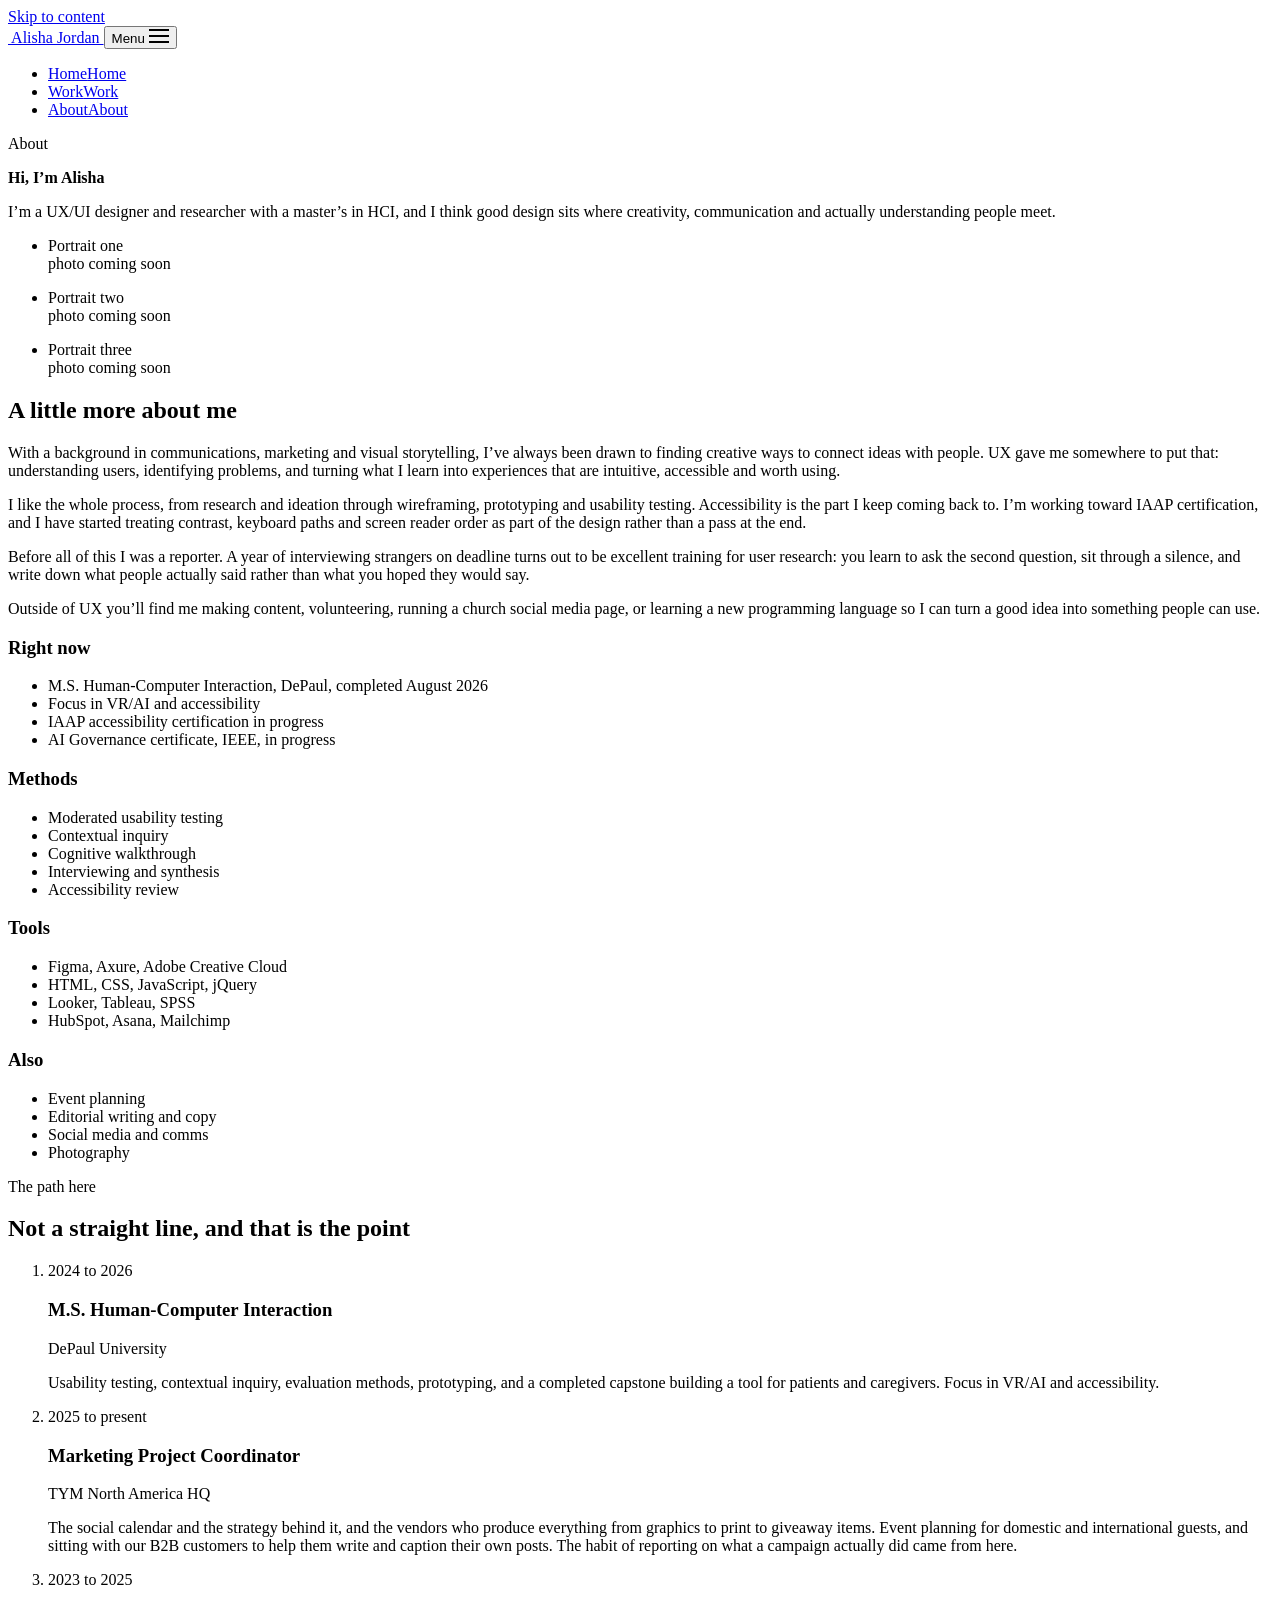
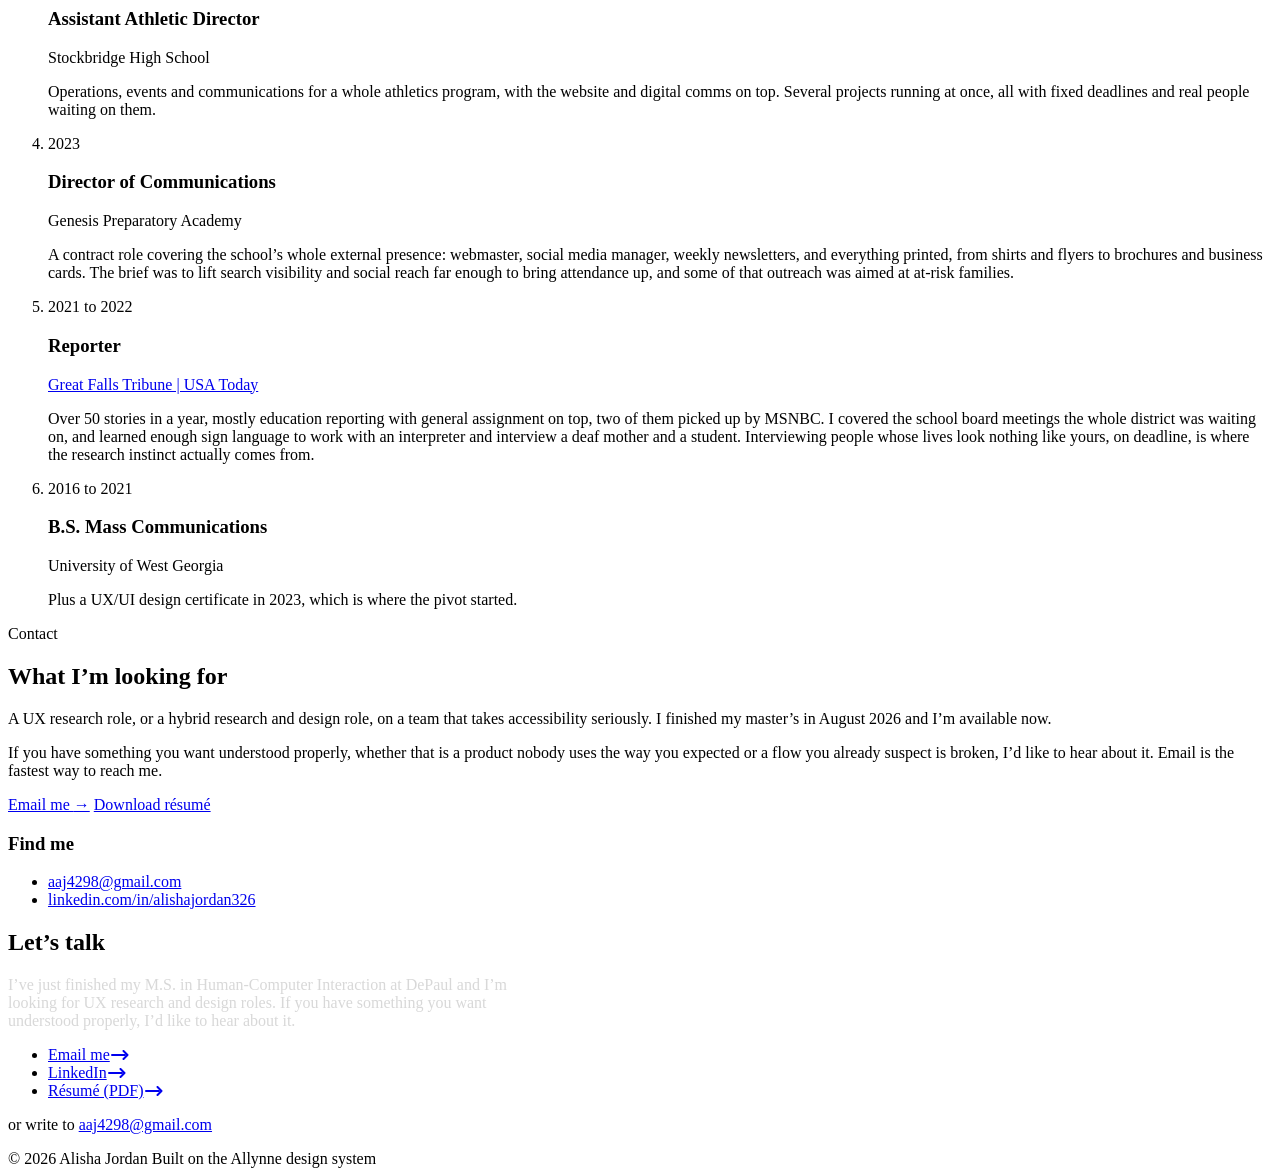
==== about.html @ c5fffb71 "Add files via upload" ====
<!DOCTYPE html>
<html lang="en">
<head>
<meta charset="utf-8">
<meta name="viewport" content="width=device-width, initial-scale=1">
<title>About &amp; contact — Alisha Jordan</title>
<meta name="description" content="Alisha Jordan is a UX researcher and designer finishing an M.S. in Human-Computer Interaction at DePaul, with a background in journalism, communications and marketing.">
<link rel="icon" href="assets/img/favicon.png" type="image/png">
<link rel="stylesheet" href="css/style.css">
<script>document.documentElement.className += ' js';</script>
</head>
<body>

<a class="skip-link" href="#main">Skip to content</a>

<header class="nav">
  <div class="wrap nav__inner">
    <a class="nav__brand" href="index.html">
      <img src="assets/img/allynne-logo.png" alt="" width="34" aria-hidden="true">
      Alisha Jordan
    </a>

    <button class="nav__toggle" type="button" aria-expanded="false" aria-controls="nav-links">
      <span class="visually-hidden">Menu</span>
      <svg width="20" height="14" viewBox="0 0 20 14" fill="none" aria-hidden="true">
        <path d="M0 1h20M0 7h20M0 13h20" stroke="currentColor" stroke-width="2"/>
      </svg>
    </button>

    <nav aria-label="Main">
      <ul class="nav__links" id="nav-links">
        <li><a href="index.html"><span class="nav__sweep" aria-hidden="true"></span><span class="nav__txt">Home</span><span class="nav__txt nav__txt--in" aria-hidden="true">Home</span></a></li>
        <li><a href="work.html"><span class="nav__sweep" aria-hidden="true"></span><span class="nav__txt">Work</span><span class="nav__txt nav__txt--in" aria-hidden="true">Work</span></a></li>
        <li><a href="about.html" aria-current="page"><span class="nav__sweep" aria-hidden="true"></span><span class="nav__txt">About</span><span class="nav__txt nav__txt--in" aria-hidden="true">About</span></a></li>
      </ul>
    </nav>
  </div>
</header>

<main id="main">

  <!-- -------------------------------------------------------------- Intro -->
  <section class="case-hero field">
    <div class="grain" aria-hidden="true"></div>
    <div class="wrap hero__grid">
      <div>
        <p class="eyebrow rise" style="--d:.05s">About</p>
        <h1 class="rise" style="--d:.12s; font-size:var(--step-4)">Hi, I&rsquo;m Alisha</h1>
        <p class="lede rise" style="--d:.22s">
          I&rsquo;m a UX/UI designer and researcher with a master&rsquo;s in HCI, and I
          think good design sits where creativity, communication and actually
          understanding people meet.
        </p>
      </div>

      <!-- Photo deck. Add or remove <li class="deck__card"> items freely: the
           script reads however many are here, and hides the controls if there
           is only one. Swap each placeholder <p> for an <img>. -->
      <div class="deck-wrap rise" style="--d:.3s">
        <ul class="arch hero__portrait deck" data-deck>
          <li class="deck__card" style="background:var(--paper)"><p>Portrait one<br><span style="color:var(--ink-faint)">photo coming soon</span></p></li>
          <li class="deck__card" style="background:var(--olive-wash)"><p>Portrait two<br><span style="color:var(--ink-faint)">photo coming soon</span></p></li>
          <li class="deck__card" style="background:var(--magenta-wash)"><p>Portrait three<br><span style="color:var(--ink-faint)">photo coming soon</span></p></li>
        </ul>

        <div class="deck__controls" data-deck-controls hidden>
          <button class="deck__btn" type="button" data-deck-prev>
            <span class="visually-hidden">Previous photo</span>
            <svg width="9" height="14" viewBox="0 0 9 14" fill="none" aria-hidden="true"><path d="M7.5 1 1.5 7l6 6" stroke="currentColor" stroke-width="2" stroke-linecap="round" stroke-linejoin="round"/></svg>
          </button>
          <p class="deck__count" aria-hidden="true"><span data-deck-i>1</span> / <span data-deck-n>3</span></p>
          <button class="deck__btn" type="button" data-deck-next>
            <span class="visually-hidden">Next photo</span>
            <svg width="9" height="14" viewBox="0 0 9 14" fill="none" aria-hidden="true"><path d="M1.5 1l6 6-6 6" stroke="currentColor" stroke-width="2" stroke-linecap="round" stroke-linejoin="round"/></svg>
          </button>
        </div>
      </div>
    </div>
  </section>


  <!-- ---------------------------------------------------------------- Bio -->
  <section class="section section--lift" aria-labelledby="bio">
    <div class="wrap about-grid">
      <div>
        <h2 class="visually-hidden" id="bio">A little more about me</h2>
        <p class="prose" style="font-size:var(--step-1); color:var(--ink-soft)">
          With a background in communications, marketing and visual storytelling,
          I&rsquo;ve always been drawn to finding creative ways to connect ideas
          with people. UX gave me somewhere to put that: understanding users,
          identifying problems, and turning what I learn into experiences that are
          intuitive, accessible and worth using.
        </p>
        <p class="prose" style="margin-top:var(--sp-4); color:var(--ink-soft)">
          I like the whole process, from research and ideation through wireframing,
          prototyping and usability testing. Accessibility is the part I keep coming
          back to. I&rsquo;m working toward IAAP certification, and I have started
          treating contrast, keyboard paths and screen reader order as part of the
          design rather than a pass at the end.
        </p>
        <p class="prose" style="margin-top:var(--sp-4); color:var(--ink-soft)">
          Before all of this I was a reporter. A year of interviewing strangers
          on deadline turns out to be excellent training for user research: you
          learn to ask the second question, sit through a silence, and write down
          what people actually said rather than what you hoped they would say.
        </p>
        <p class="prose" style="margin-top:var(--sp-4); color:var(--ink-soft)">
          Outside of UX you&rsquo;ll find me making content, volunteering, running a
          church social media page, or learning a new programming language so I can
          turn a good idea into something people can use.
        </p>
      </div>

      <aside class="about-side">
        <div class="about-card">
          <h3>Right now</h3>
          <ul>
            <li>M.S. Human-Computer Interaction, DePaul, completed August 2026</li>
            <li>Focus in VR/AI and accessibility</li>
            <li>IAAP accessibility certification in progress</li>
            <li>AI Governance certificate, IEEE, in progress</li>
          </ul>
        </div>
        <div class="about-card">
          <h3>Methods</h3>
          <ul>
            <li>Moderated usability testing</li>
            <li>Contextual inquiry</li>
            <li>Cognitive walkthrough</li>
            <li>Interviewing and synthesis</li>
            <li>Accessibility review</li>
          </ul>
        </div>
        <div class="about-card">
          <h3>Tools</h3>
          <ul>
            <li>Figma, Axure, Adobe Creative Cloud</li>
            <li>HTML, CSS, JavaScript, jQuery</li>
            <li>Looker, Tableau, SPSS</li>
            <li>HubSpot, Asana, Mailchimp</li>
          </ul>
        </div>
        <div class="about-card">
          <h3>Also</h3>
          <ul>
            <li>Event planning</li>
            <li>Editorial writing and copy</li>
            <li>Social media and comms</li>
            <li>Photography</li>
          </ul>
        </div>
      </aside>
    </div>
  </section>

  <!-- ----------------------------------------------------------- The path -->
  <section class="section section--alt">
    <div class="wrap">
      <p class="eyebrow">The path here</p>
      <h2>Not a straight line, and that is the point</h2>

      <ol class="timeline">
        <li>
          <p class="timeline__when">2024 to 2026</p>
          <h3>M.S. Human-Computer Interaction</h3>
          <p class="timeline__org">DePaul University</p>
          <p>
            Usability testing, contextual inquiry, evaluation methods, prototyping,
            and a completed capstone building a tool for patients and caregivers. Focus in
            VR/AI and accessibility.
          </p>
        </li>
        <li>
          <p class="timeline__when">2025 to present</p>
          <h3>Marketing Project Coordinator</h3>
          <p class="timeline__org">TYM North America HQ</p>
          <p>
            The social calendar and the strategy behind it, and the vendors who
            produce everything from graphics to print to giveaway items. Event
            planning for domestic and international guests, and sitting with our
            B2B customers to help them write and caption their own posts. The habit
            of reporting on what a campaign actually did came from here.
          </p>
        </li>
        <li>
          <p class="timeline__when">2023 to 2025</p>
          <h3>Assistant Athletic Director</h3>
          <p class="timeline__org">Stockbridge High School</p>
          <p>
            Operations, events and communications for a whole athletics program,
            with the website and digital comms on top. Several projects running at
            once, all with fixed deadlines and real people waiting on them.
          </p>
        </li>
        <li>
          <p class="timeline__when">2023</p>
          <h3>Director of Communications</h3>
          <p class="timeline__org">Genesis Preparatory Academy</p>
          <p>
            A contract role covering the school&rsquo;s whole external presence:
            webmaster, social media manager, weekly newsletters, and everything
            printed, from shirts and flyers to brochures and business cards. The
            brief was to lift search visibility and social reach far enough to bring
            attendance up, and some of that outreach was aimed at at-risk families.
          </p>
        </li>
        <li>
          <p class="timeline__when">2021 to 2022</p>
          <h3>Reporter</h3>
          <p class="timeline__org"><a href="https://www.greatfallstribune.com/search/?q=Alisha+Jordan" rel="noopener">Great Falls Tribune | USA Today</a></p>
          <p>
            Over 50 stories in a year, mostly education reporting with general
            assignment on top, two of them picked up by MSNBC. I covered the school
            board meetings the whole district was waiting on, and learned enough sign
            language to work with an interpreter and interview a deaf mother and a
            student. Interviewing people whose lives look nothing like yours, on
            deadline, is where the research instinct actually comes from.
          </p>
        </li>
        <li>
          <p class="timeline__when">2016 to 2021</p>
          <h3>B.S. Mass Communications</h3>
          <p class="timeline__org">University of West Georgia</p>
          <p>Plus a UX/UI design certificate in 2023, which is where the pivot started.</p>
        </li>
      </ol>
    </div>
  </section>

  <!-- ----------------------------------------------------------- Contact -->
  <section class="section" id="contact">
    <div class="wrap about-grid">
      <div>
        <p class="eyebrow">Contact</p>
        <h2>What I&rsquo;m looking for</h2>
        <p class="prose" style="margin-top:var(--sp-4); color:var(--ink-soft)">
          A UX research role, or a hybrid research and design role, on a team that
          takes accessibility seriously. I finished my master&rsquo;s in August 2026 and
          I&rsquo;m available now.
        </p>
        <p class="prose" style="margin-top:var(--sp-4); color:var(--ink-soft)">
          If you have something you want understood properly, whether that is a
          product nobody uses the way you expected or a flow you already suspect is
          broken, I&rsquo;d like to hear about it. Email is the fastest way to reach
          me.
        </p>

        <div class="hero__actions">
          <a class="btn" href="mailto:aaj4298@gmail.com">Email me <span class="arrow" aria-hidden="true">&rarr;</span></a>
          <a class="btn btn--ghost" href="assets/docs/alisha-jordan-resume.pdf">Download r&eacute;sum&eacute;</a>
        </div>
      </div>

      <aside class="about-side">
        <div class="about-card">
          <h3>Find me</h3>
          <ul>
            <li><a href="mailto:aaj4298@gmail.com">aaj4298@gmail.com</a></li>
            <li><a href="https://www.linkedin.com/in/alishajordan326" rel="noopener">linkedin.com/in/alishajordan326</a></li>
          </ul>
        </div>
      </aside>
    </div>
  </section>

</main>

<footer class="footer">
  <div class="wrap footer__grid">
    <div>
      <h2>Let&rsquo;s talk</h2>
      <p style="color:#D8D8D8; max-width:32rem;">
        I&rsquo;ve just finished my M.S. in Human-Computer Interaction at DePaul
        and I&rsquo;m looking for UX research and design roles. If you have something
        you want understood properly, I&rsquo;d like to hear about it.
      </p>
    </div>
    <div>
      <ul class="footer__contact">
        <li><a class="cta cta--primary" href="mailto:aaj4298@gmail.com">
          <span class="cta__fill" aria-hidden="true"></span>
          <span class="cta__label">Email me</span><svg class="cta__arrow" width="22" height="10" viewBox="0 0 22 10" fill="none" aria-hidden="true"><path class="cta__shaft" d="M15 5H2" stroke="currentColor" stroke-width="2" stroke-linecap="round"/><path class="cta__head" d="M13.5 1 17.5 5l-4 4" stroke="currentColor" stroke-width="2" stroke-linecap="round" stroke-linejoin="round"/></svg>
        </a></li>
        <li><a class="cta" href="https://www.linkedin.com/in/alishajordan326" rel="noopener">
          <span class="cta__fill" aria-hidden="true"></span>
          <span class="cta__label">LinkedIn</span><svg class="cta__arrow" width="22" height="10" viewBox="0 0 22 10" fill="none" aria-hidden="true"><path class="cta__shaft" d="M15 5H2" stroke="currentColor" stroke-width="2" stroke-linecap="round"/><path class="cta__head" d="M13.5 1 17.5 5l-4 4" stroke="currentColor" stroke-width="2" stroke-linecap="round" stroke-linejoin="round"/></svg>
        </a></li>
        <li><a class="cta" href="assets/docs/alisha-jordan-resume.pdf">
          <span class="cta__fill" aria-hidden="true"></span>
          <span class="cta__label">R&eacute;sum&eacute; (PDF)</span><svg class="cta__arrow" width="22" height="10" viewBox="0 0 22 10" fill="none" aria-hidden="true"><path class="cta__shaft" d="M15 5H2" stroke="currentColor" stroke-width="2" stroke-linecap="round"/><path class="cta__head" d="M13.5 1 17.5 5l-4 4" stroke="currentColor" stroke-width="2" stroke-linecap="round" stroke-linejoin="round"/></svg>
        </a></li>
      </ul>
      <p class="footer__addr">or write to <a href="mailto:aaj4298@gmail.com">aaj4298@gmail.com</a></p>
    </div>
  </div>
  <div class="wrap footer__note">
    <span>&copy; 2026 Alisha Jordan</span>
    <span>Built on the Allynne design system</span>
  </div>
</footer>

<script src="js/main.js"></script>
</body>
</html>
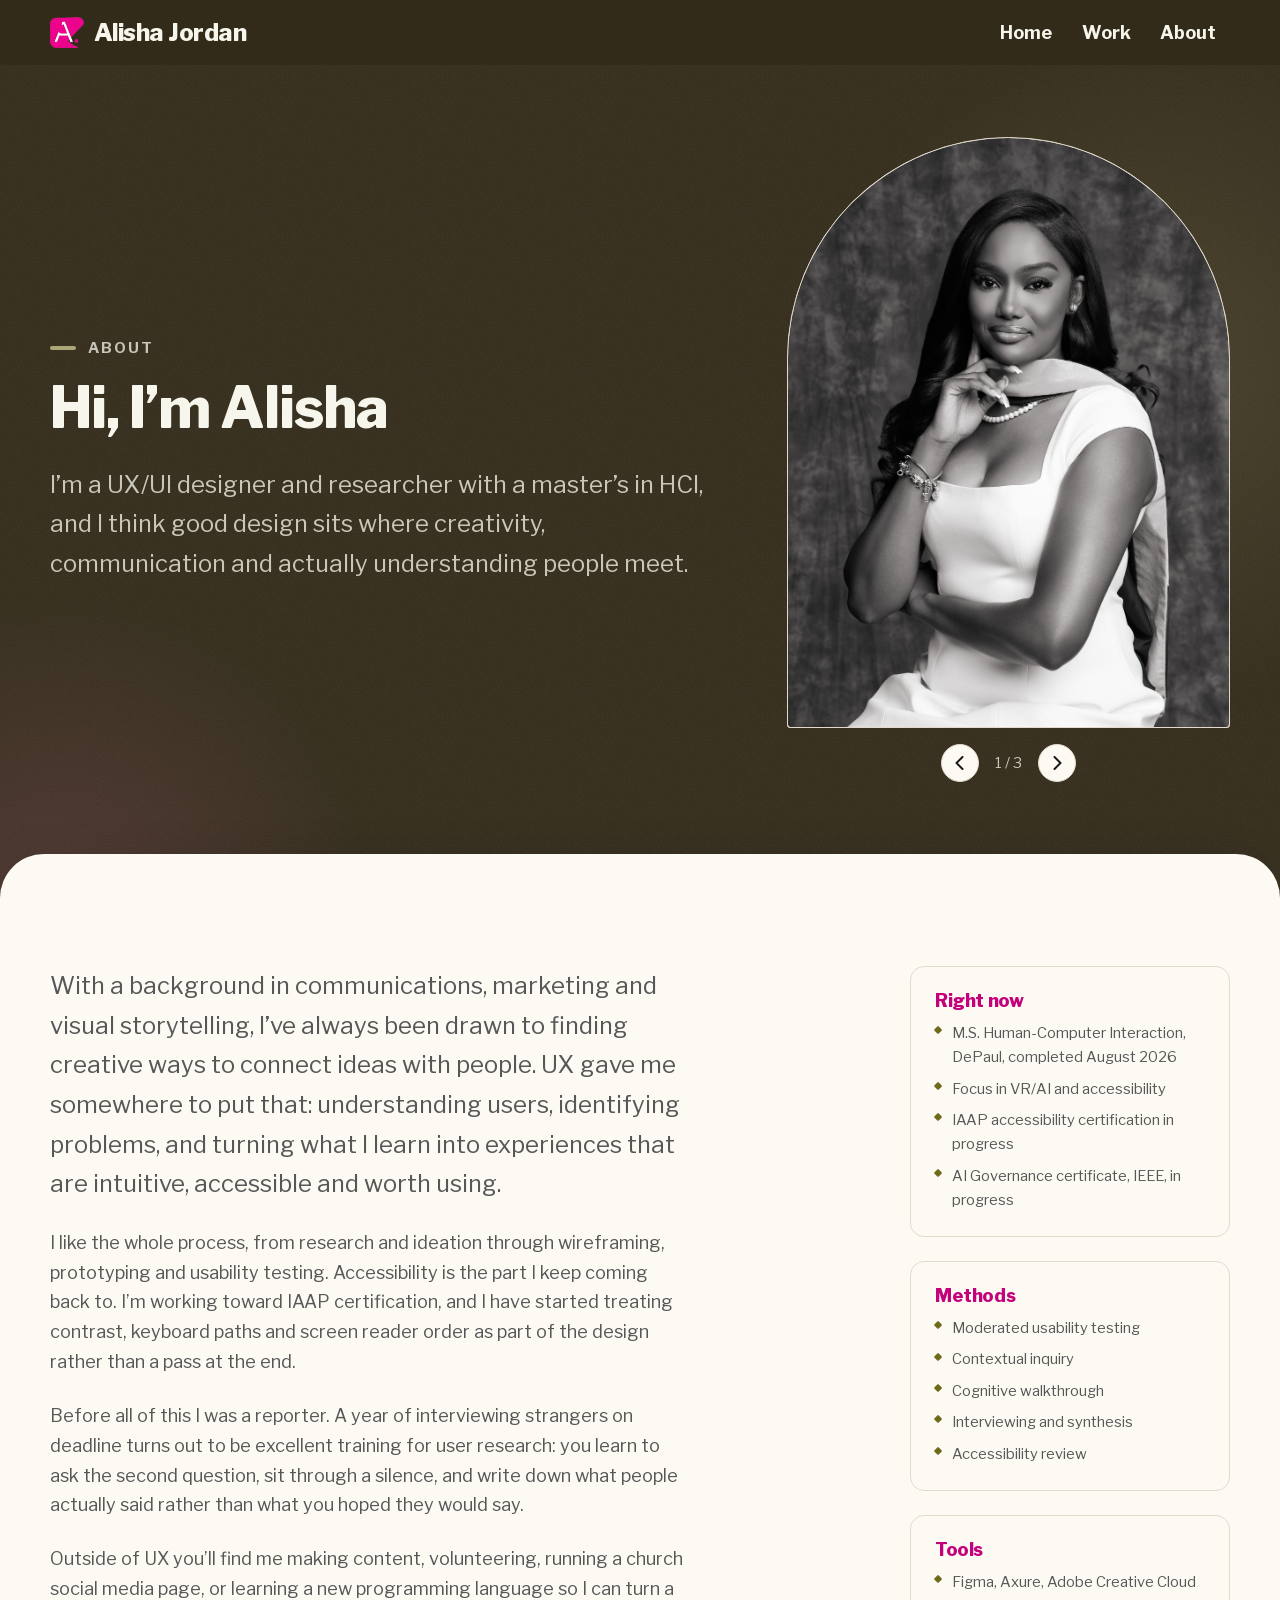
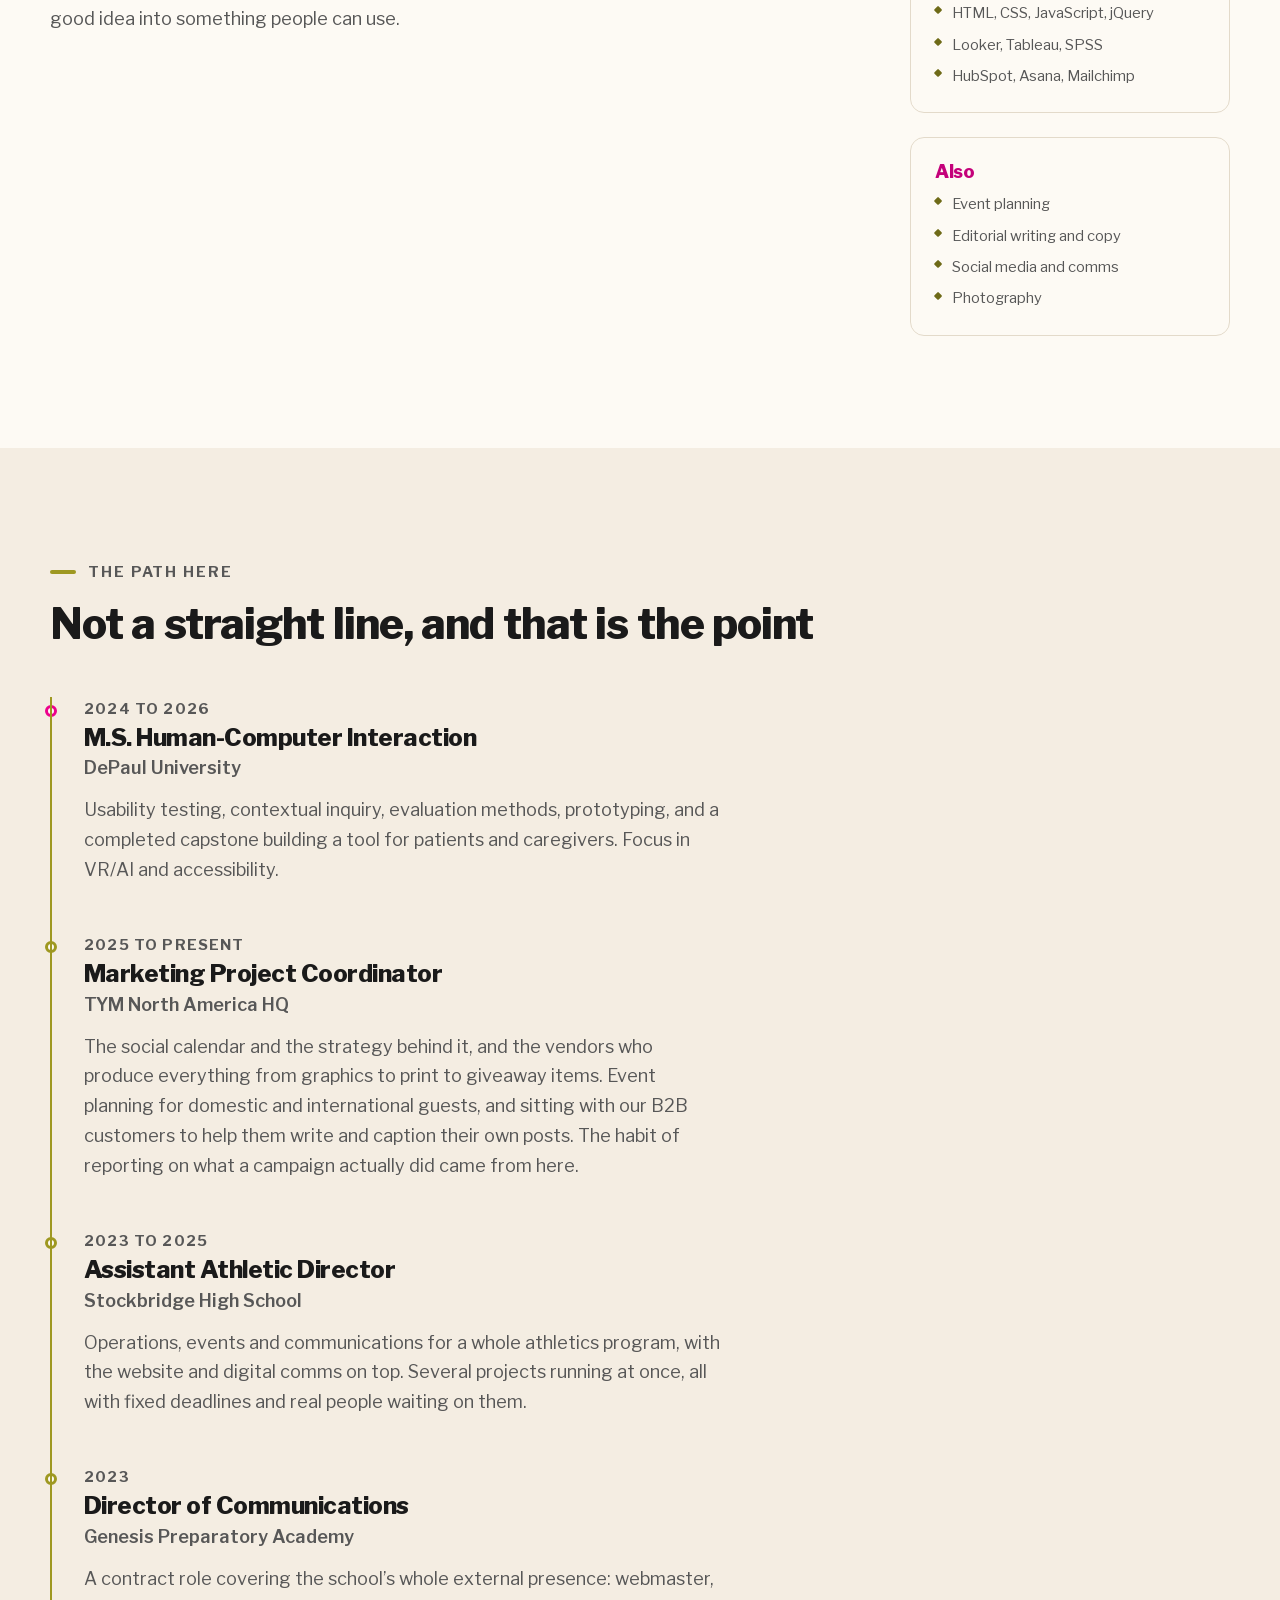
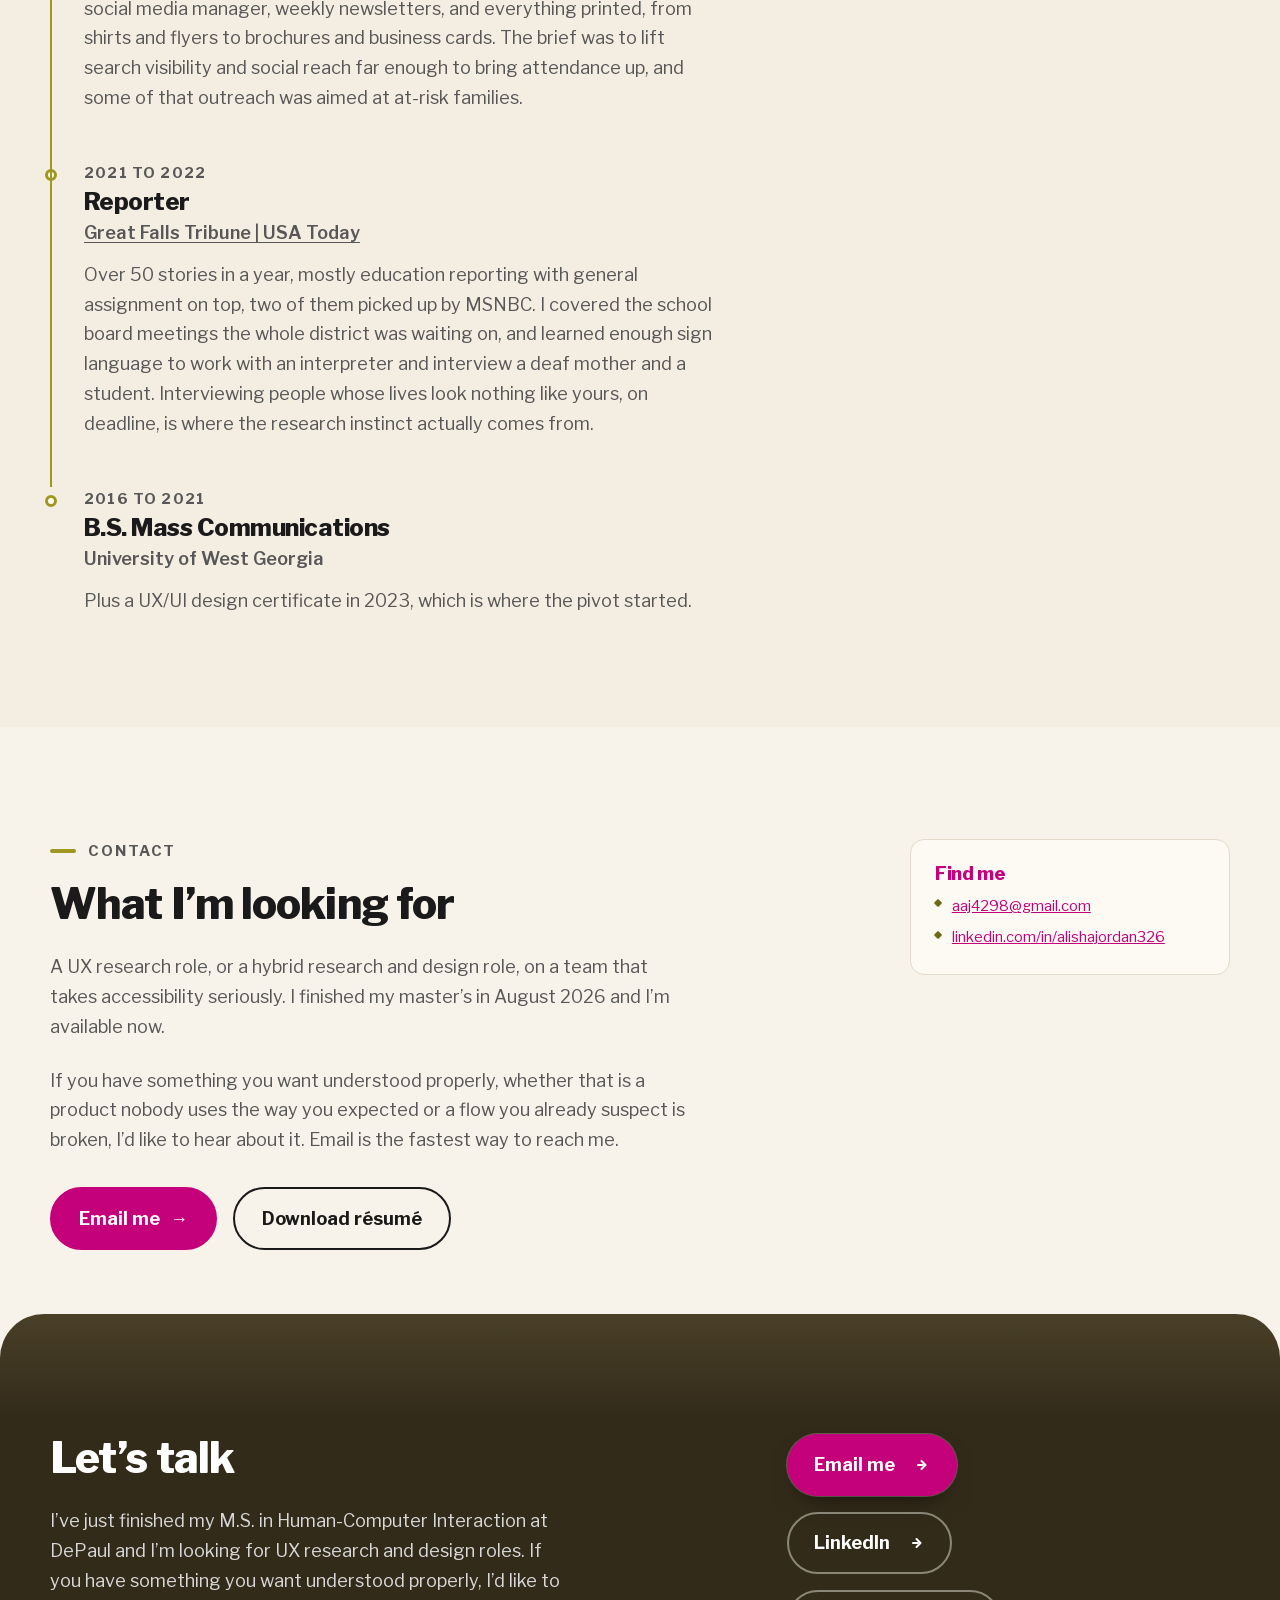
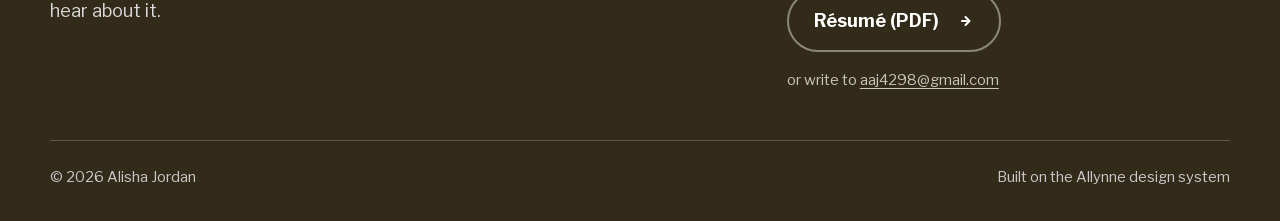
==== commit 3bc6bdf5: "Add Alisha's portraits to the home hero and the about deck Four crops at 3:4 so they fill the arch. " ====
--- a/about.html
+++ b/about.html
@@ -55,12 +55,15 @@
 
       <!-- Photo deck. Add or remove <li class="deck__card"> items freely: the
            script reads however many are here, and hides the controls if there
-           is only one. Swap each placeholder <p> for an <img>. -->
+           is only one. Crops are 3:4 to match the arch. -->
       <div class="deck-wrap rise" style="--d:.3s">
         <ul class="arch hero__portrait deck" data-deck>
-          <li class="deck__card" style="background:var(--paper)"><p>Portrait one<br><span style="color:var(--ink-faint)">photo coming soon</span></p></li>
-          <li class="deck__card" style="background:var(--olive-wash)"><p>Portrait two<br><span style="color:var(--ink-faint)">photo coming soon</span></p></li>
-          <li class="deck__card" style="background:var(--magenta-wash)"><p>Portrait three<br><span style="color:var(--ink-faint)">photo coming soon</span></p></li>
+          <li class="deck__card"><img src="assets/img/portrait/deck-1.jpg" width="1000" height="1333"
+              alt="Alisha Jordan seated, in a black and white studio portrait."></li>
+          <li class="deck__card"><img src="assets/img/portrait/deck-2.jpg" width="1000" height="1333" loading="lazy"
+              alt="Alisha Jordan balancing a stack of design and development books on her head, looking up at them."></li>
+          <li class="deck__card"><img src="assets/img/portrait/deck-3.jpg" width="1000" height="1333" loading="lazy"
+              alt="Alisha Jordan holding a bouquet of roses on her graduation day."></li>
         </ul>
 
         <div class="deck__controls" data-deck-controls hidden>
--- a/css/style.css
+++ b/css/style.css
@@ -0,0 +1,1643 @@
+/* ==========================================================================
+   Alisha Jordan — UX Portfolio
+   Built on the Allynne design system (olive + magenta, Libre Franklin)
+
+   Contrast note: the brand olive (#9E9821) is 3.0:1 on white and the brand
+   magenta (#ED018C) is 4.2:1. Both fall under the WCAG AA 4.5:1 threshold for
+   body text, so they are used for large headings, buttons and decoration only.
+   Links and small text use --magenta-deep (#C4017A, 5.8:1) instead. The nav and
+   the heroes are a dark band, and everything sitting on it has its own token in
+   section 9c rather than borrowing one of these. Greys were checked against
+   --paper-alt and --magenta-wash, not just white, because a tinted background
+   quietly costs about 0.2 of a ratio point.
+   ========================================================================== */
+
+/* --------------------------------------------------------------- 1. Font */
+
+@font-face {
+  font-family: 'Libre Franklin';
+  src: url('../assets/fonts/libre-franklin-latin.woff2') format('woff2-variations'),
+       url('../assets/fonts/libre-franklin-latin.woff2') format('woff2');
+  font-weight: 400 800;
+  font-style: normal;
+  font-display: swap;
+}
+
+/* ------------------------------------------------------------- 2. Tokens */
+
+:root {
+  /* Brand */
+  --olive:        #9E9821;
+  --olive-deep:   #6E6A17;   /* AA-safe under white text */
+  --olive-57:     #ADA675;   /* the 57% swatch from her palette, flattened */
+  --olive-wash:   #EFE7D8;   /* image beds and the portrait arch */
+  --magenta:      #ED018C;   /* decoration only: 4.2:1 is too low for text */
+  --magenta-deep: #C4017A;   /* AA-safe for links, small text and buttons */
+  --magenta-dark: #A30165;   /* button hover */
+  --magenta-wash: #FDF0F7;
+
+  /* Ink */
+  --ink:       #1A1A1A;      /* 17.4:1 on paper */
+  --ink-soft:  #575757;      /*  7.2:1 on paper */
+  --ink-faint: #636363;      /*  4.6:1 on the deepest wash, 6.1:1 on paper */
+
+  /* Surfaces. A tonal ladder, not a set of unrelated backgrounds. Pure white
+     is deliberately absent: it was the reason the page fell off a cliff from
+     the hero into the body, and a warm off-white is the current answer to that
+     everywhere (it is what Pantone named for 2026). Adjacent surfaces are
+     never more than a small step apart, so scrolling never snaps.
+
+     Warm clay rather than a cool grey, because the palette was olive, magenta
+     and white with nothing in the middle. Clay is that middle register, and
+     magenta sits far better on a warm cream than on a cold one. */
+  --canvas:    #F8F3EA;      /* the page behind everything */
+  --paper:     #FDFAF4;      /* cards, the panel that lifts out of the hero */
+  --paper-alt: #F4EDE2;      /* alternating sections */
+  --rule:      #E3DACA;
+  --ink-deep-olive: #332B1A;  /* footer: the dark end of the same warm family */
+  --night-cream:    #F7F6EC;  /* type and fills on the footer */
+
+  /* The band: nav and every hero. It is --ink-deep-olive on purpose, the same
+     value the footer already uses, so the page opens and closes on one surface.
+     Everything that sits on it gets a token here rather than a one-off colour,
+     which is what makes the band a single decision instead of thirty. */
+  --hero-band:      #332B1A;
+  --band-ink:       #F7F6EC;  /* 12.9:1 -- headings, the name, fact values */
+  --band-ink-soft:  #C9C6BA;  /*  8.2:1 -- ledes, eyebrows, fact labels */
+  --band-accent:    #FF7EC0;  /*  6.0:1 -- the magenta, lifted to clear AA here */
+  --band-marker:    #ADA675;  /*  5.7:1 -- her 57% olive swatch, the eyebrow bar */
+  --band-rule:      rgba(247, 246, 236, .22);
+
+  /* Type scale (fluid) */
+  --step--1: clamp(0.83rem, 0.79rem + 0.18vw, 0.92rem);
+  --step-0:  clamp(1rem, 0.96rem + 0.22vw, 1.13rem);
+  --step-1:  clamp(1.25rem, 1.16rem + 0.44vw, 1.5rem);
+  --step-2:  clamp(1.56rem, 1.4rem + 0.8vw, 2.0rem);
+  --step-3:  clamp(1.95rem, 1.68rem + 1.35vw, 2.66rem);
+  --step-4:  clamp(2.44rem, 2.0rem + 2.2vw, 3.55rem);
+  --step-5:  clamp(3.05rem, 2.35rem + 3.5vw, 4.74rem);
+
+  /* Space */
+  --sp-1: 0.5rem;  --sp-2: 0.75rem; --sp-3: 1rem;   --sp-4: 1.5rem;
+  --sp-5: 2rem;    --sp-6: 3rem;    --sp-7: 4.5rem; --sp-8: 7rem;
+
+  /* Layout */
+  --wide:  1180px;
+  --prose: 42rem;
+  --radius: 14px;
+
+  /* How far the section below the hero overlaps it, and how round its top
+     corners are. Read by both the hero's bottom padding and the panel. */
+  --lift:    3rem;
+  --panel-r: 2.75rem;
+
+  --shadow: 0 1px 2px rgba(26,26,26,.05), 0 8px 24px -12px rgba(26,26,26,.18);
+  --ease: cubic-bezier(.2, .7, .3, 1);
+}
+
+/* -------------------------------------------------------------- 3. Reset */
+
+*, *::before, *::after { box-sizing: border-box; }
+* { margin: 0; }
+
+html { -webkit-text-size-adjust: 100%; scroll-behavior: smooth; }
+@media (prefers-reduced-motion: reduce) { html { scroll-behavior: auto; } }
+
+body {
+  font-family: 'Libre Franklin', 'Helvetica Neue', Arial, system-ui, sans-serif;
+  font-size: var(--step-0);
+  line-height: 1.65;
+  color: var(--ink);
+  background: var(--canvas);
+  -webkit-font-smoothing: antialiased;
+  text-rendering: optimizeLegibility;
+}
+
+img, svg, video { display: block; max-width: 100%; height: auto; }
+input, button, textarea, select { font: inherit; color: inherit; }
+h1, h2, h3, h4 { line-height: 1.14; font-weight: 800; letter-spacing: -0.021em; }
+h1 { font-size: var(--step-5); }
+h2 { font-size: var(--step-3); }
+h3 { font-size: var(--step-1); }
+p  { text-wrap: pretty; }
+h1, h2, h3, h4 { text-wrap: balance; }
+
+/* ------------------------------------------------------ 4. A11y utilities */
+
+.skip-link {
+  position: absolute; left: var(--sp-3); top: -100%;
+  z-index: 100; padding: var(--sp-2) var(--sp-4);
+  background: var(--ink); color: #fff; border-radius: 0 0 8px 8px;
+  text-decoration: none; font-weight: 600;
+}
+.skip-link:focus { top: 0; }
+
+.visually-hidden {
+  position: absolute !important; width: 1px; height: 1px;
+  padding: 0; margin: -1px; overflow: hidden;
+  clip: rect(0 0 0 0); white-space: nowrap; border: 0;
+}
+
+:focus-visible {
+  outline: 3px solid var(--magenta-deep);
+  outline-offset: 3px;
+  border-radius: 3px;
+}
+/* The nav used to need a white ring because magenta on the deepened olive was
+   1.9:1. On the lighter bar the standard ring is 3.8:1 and stays. */
+
+/* --------------------------------------------------------- 5. Layout bits */
+
+.wrap  { width: min(100% - 2.5rem, var(--wide)); margin-inline: auto; }
+.prose { width: min(100%, var(--prose)); }
+.section { padding-block: var(--sp-8); }
+.section--tight { padding-block: var(--sp-7); }
+.section--alt { background: var(--paper-alt); }
+
+.rule { border: 0; border-top: 1px solid var(--rule); }
+
+/* Eyebrow label — the small olive marker used above section headings */
+.eyebrow {
+  display: flex; align-items: center; gap: var(--sp-2);
+  font-size: var(--step--1); font-weight: 700;
+  letter-spacing: .13em; text-transform: uppercase;
+  color: var(--ink-soft); margin-bottom: var(--sp-3);
+}
+.eyebrow::before {
+  content: ''; width: 26px; height: 4px; flex: none;
+  background: var(--olive); border-radius: 2px;
+}
+/* Inside the dark band the marker switches to --band-marker: see 9c. */
+
+/* ------------------------------------------------------------- 6. Buttons */
+
+.btn {
+  display: inline-flex; align-items: center; gap: .55em;
+  padding: .8em 1.5em;
+  background: var(--magenta-deep); color: #fff;
+  font-weight: 700; text-decoration: none;
+  border: 2px solid var(--magenta-deep); border-radius: 999px;
+  cursor: pointer;
+  transition: transform .18s var(--ease), background-color .18s var(--ease);
+}
+.btn:hover { background: var(--magenta-dark); border-color: var(--magenta-dark); transform: translateY(-2px); }
+.btn:active { transform: translateY(0); }
+
+.btn--ghost { background: transparent; color: var(--ink); border-color: var(--ink); }
+.btn--ghost:hover { background: var(--ink); color: #fff; border-color: var(--ink); }
+
+.btn .arrow { transition: transform .18s var(--ease); }
+.btn:hover .arrow { transform: translateX(3px); }
+
+@media (prefers-reduced-motion: reduce) {
+  .btn, .btn .arrow { transition: none; }
+  .btn:hover { transform: none; }
+}
+
+/* --------------------------------------------------------------- 7. Links */
+
+a { color: var(--magenta-deep); }
+a:hover { color: var(--ink); }
+
+.link-arrow {
+  display: inline-flex; align-items: center; gap: .4em;
+  font-weight: 700; text-decoration: none;
+  border-bottom: 2px solid currentColor; padding-bottom: 1px;
+}
+
+/* ------------------------------------------------------------ 8. Site nav */
+
+/* The bar is the same colour as the hero, with no rule between them, so the top
+   of every page is one unbroken block rather than a band sitting on a page.
+   Once you scroll past the hero it separates itself: the dark bar over the
+   cream body is a clear step without needing a border. Everything that changes
+   colour with the band is in 9c, not here. */
+.nav {
+  position: sticky; top: 0; z-index: 50;
+  background: var(--hero-band);
+}
+.nav__inner {
+  display: flex; align-items: center; justify-content: space-between;
+  gap: var(--sp-4); padding-block: .7rem;
+}
+.nav__brand {
+  display: inline-flex; align-items: center; gap: .6rem;
+  text-decoration: none; color: var(--ink); font-weight: 800;
+  font-size: var(--step-1); letter-spacing: -.02em;
+}
+.nav__brand img { width: 34px; height: auto; }
+.nav__brand:hover { color: var(--ink); }
+
+.nav__links { display: flex; gap: .15rem; list-style: none; padding: 0; }
+.nav__links a {
+  position: relative; display: block; isolation: isolate;
+  color: var(--ink); text-decoration: none; font-weight: 700;
+  padding: .35em .75em;
+  border-radius: 8px;
+}
+/* Both label colours come from 9c, because they depend on the band. */
+.nav__links a:hover { color: inherit; }
+
+/* No visual marker on the current page, by choice: all three links read the
+   same at rest. aria-current stays on the link in the markup, so screen readers
+   still announce which page you are on. */
+
+/* ---------------------------------------------------- 8b. Nav hover sweep
+
+   Four layers, same idea as the Framer Motion reference: the label lifts away,
+   a magenta panel swings up behind it, an ink panel follows, and a second copy
+   of the label rises into place on top. Done with transforms and opacity only,
+   so it stays on the compositor.
+
+   Scoped to devices that actually hover, so a phone tap never parks a link in
+   its hover state, and mirrored on :focus-visible so keyboards get it too.
+   -------------------------------------------------------------------- */
+
+.nav__txt { position: relative; z-index: 2; display: block; }
+
+.nav__txt--in {
+  position: absolute; inset: 0; z-index: 2;
+  display: grid; place-items: center;
+}
+
+/* Three panels fan in one after another, so the sweep reads as her palette
+   rather than as two flat colors: the pale olive wash flashes first, the brand
+   magenta crosses over it, and the ink panel lands last and stays.
+   ::after paints over ::before, so ink goes in ::after. */
+.nav__sweep { position: absolute; inset: 0; z-index: 1; border-radius: inherit; }
+.nav__sweep { background: var(--olive-wash); }
+.nav__sweep::before,
+.nav__sweep::after { content: ''; position: absolute; inset: 0; }
+.nav__sweep::before { background: var(--magenta); }
+.nav__sweep::after  { background: var(--ink); }
+
+@media (hover: hover) and (pointer: fine) and (min-width: 46.01rem) {
+  .nav__links a { overflow: hidden; }
+
+  /* The reference easing, and a bezier that overshoots slightly to stand in
+     for the spring. */
+  .nav__links a > * {
+    --sweep-ease: cubic-bezier(.32, .72, 0, 1);
+    --sweep-spring: cubic-bezier(.22, 1.2, .36, 1);
+    will-change: transform;
+  }
+
+  .nav__txt {
+    transition: transform .55s var(--sweep-spring);
+  }
+  .nav__txt--in {
+    transform: translateY(180%) rotate(-60deg) scale(.5);
+    transition: transform .55s var(--sweep-spring);
+  }
+  /* Parked well clear of the box: at 1.5x width a -40deg rotation swings a
+     corner roughly 53px above the panel's own centre, which is enough to peek
+     back through the clip at a smaller offset. */
+  .nav__sweep {
+    transform: translateY(200%) rotate(-40deg) scaleX(1.5);
+    transition: transform .5s var(--sweep-ease);
+  }
+  .nav__sweep::before {
+    transform: translateY(150%) rotate(-55deg) scaleX(1.3);
+    transition: transform .52s var(--sweep-ease) .07s;
+  }
+  .nav__sweep::after {
+    transform: translateY(190%) rotate(-70deg) scaleX(1.25);
+    transition: transform .54s var(--sweep-ease) .14s;
+  }
+
+  .nav__links a:hover .nav__txt,
+  .nav__links a:focus-visible .nav__txt {
+    transform: translateY(-150%) rotate(-30deg) scale(.5);
+  }
+  .nav__links a:hover .nav__txt--in,
+  .nav__links a:focus-visible .nav__txt--in {
+    transform: translateY(0) rotate(0deg) scale(1);
+  }
+  .nav__links a:hover .nav__sweep,
+  .nav__links a:focus-visible .nav__sweep {
+    transform: translateY(0) rotate(0deg) scaleX(1.5);
+  }
+  .nav__links a:hover .nav__sweep::before,
+  .nav__links a:focus-visible .nav__sweep::before {
+    transform: translateY(0) rotate(0deg) scaleX(1.3);
+  }
+  .nav__links a:hover .nav__sweep::after,
+  .nav__links a:focus-visible .nav__sweep::after {
+    transform: translateY(0) rotate(0deg) scaleX(1.25);
+  }
+}
+
+/* Motion off: nothing travels. The sweep becomes a plain fill that switches on
+   under the label, and the second copy of the label is dropped entirely.
+   These selectors deliberately mirror the hover rules above, because a shorter
+   selector would lose to them and leave the label flying off a pill with
+   nothing written on it. */
+@media (prefers-reduced-motion: reduce) {
+  .nav__links a > * { transition: none !important; }
+  .nav__txt--in { display: none; }
+
+  .nav__txt,
+  .nav__links a:hover .nav__txt,
+  .nav__links a:focus-visible .nav__txt { transform: none; }
+
+  .nav__sweep,
+  .nav__links a:hover .nav__sweep,
+  .nav__links a:focus-visible .nav__sweep { transform: none; }
+  .nav__sweep::before,
+  .nav__links a:hover .nav__sweep::before,
+  .nav__links a:focus-visible .nav__sweep::before { transform: none; }
+  .nav__sweep::after,
+  .nav__links a:hover .nav__sweep::after,
+  .nav__links a:focus-visible .nav__sweep::after { transform: none; }
+
+  .nav__sweep { opacity: 0; }
+  .nav__links a:hover .nav__sweep,
+  .nav__links a:focus-visible .nav__sweep { opacity: 1; }
+  /* No second label here, so the original one has to survive the ink panel. */
+  .nav__links a:hover .nav__txt,
+  .nav__links a:focus-visible .nav__txt { color: #fff; }
+}
+
+.nav__toggle { display: none; }
+
+@media (max-width: 46rem) {
+  .nav__toggle {
+    display: inline-flex; align-items: center; justify-content: center;
+    width: 44px; height: 44px; padding: 0;
+    background: transparent; border: 2px solid rgba(26,26,26,.45);
+    border-radius: 8px; color: var(--ink); cursor: pointer;
+  }
+  .nav__links {
+    position: absolute; inset: 100% 0 auto 0;
+    flex-direction: column; gap: 0;
+    background: var(--hero-band); border-bottom: 1px solid rgba(26,26,26,.14);
+    padding: var(--sp-2) 1.25rem var(--sp-4);
+  }
+  .nav__links[hidden] { display: none; }
+  .nav__links a { display: block; padding: .7em 0; border-bottom: 1px solid rgba(26,26,26,.18); border-radius: 0; }
+  .nav__links .nav__sweep, .nav__links .nav__txt--in { display: none; }
+}
+
+/* ---------------------------------------------------------------- 9. Hero */
+
+.hero { padding-block: var(--sp-8) var(--sp-7); position: relative; overflow: clip; }
+.hero__grid { display: grid; gap: var(--sp-6); grid-template-columns: 1fr; align-items: center; }
+@media (min-width: 60rem) { .hero__grid { grid-template-columns: 1.2fr .8fr; gap: var(--sp-7); } }
+
+.hero__kicker {
+  font-size: var(--step-0); font-weight: 700; color: var(--magenta-deep);
+  letter-spacing: .01em; margin-bottom: var(--sp-3);
+}
+.hero h1 { margin-bottom: var(--sp-4); }
+/* .hero, not .hero h1: the highlighted phrase lives in the lede. It was
+   scoped to the headline and had therefore never rendered once. */
+.hero .accent {
+  background: linear-gradient(transparent 62%, rgba(237,1,140,.22) 62%);
+}
+.hero__lede { font-size: var(--step-1); color: var(--ink-soft); max-width: 34rem; }
+.hero__actions { display: flex; flex-wrap: wrap; gap: var(--sp-3); margin-top: var(--sp-5); }
+
+/* The arch — lifted from the Card component in her Allynne UI kit */
+.arch {
+  border-radius: 999px 999px var(--radius) var(--radius);
+  overflow: clip;
+  background: var(--olive-wash);
+}
+/* White, not the wash it inherits from .arch -- the hero behind it is that
+   wash now, so the placeholder would otherwise vanish into it. A real photo
+   covers this anyway. */
+.hero__portrait {
+  background: var(--paper);
+  aspect-ratio: 3 / 4;
+  display: grid; place-items: center;
+  border: 1px solid var(--rule);
+  color: var(--ink-faint); font-size: var(--step--1); text-align: center;
+  padding: var(--sp-4);
+}
+/* Keep the portrait from swallowing the fold on phones. */
+@media (max-width: 60rem) {
+  .hero__portrait { width: min(100%, 17rem); margin-inline: auto; }
+}
+.hero__portrait img { width: 100%; height: 100%; object-fit: cover; }
+/* The padding above is breathing room for the "photo coming soon" placeholder.
+   Once a real photo is in, it reads as a cream mat that squares off the bottom
+   corners and fights the arch, so a frame holding an image loses it. The
+   placeholder rules stay put for anyone who swaps a photo back out. */
+.hero__portrait:has(img), .deck__card:has(img) { padding: 0; }
+
+/* ------------------------------------------------- 9b. Section hand-off
+
+   The hero used to end on a 16px checkered stripe. It read as the bottom of
+   the page, which is the opposite of what a divider should do, so the seam is
+   now a raised panel instead: the section below the hero has rounded top
+   corners, overlaps the hero, and casts a soft shadow up onto it. Scrolling
+   past the hero then feels like one surface sliding over another rather than
+   two blocks meeting at a line.
+
+   The panel is a pseudo-element rather than a background on the section
+   itself, because the case studies keep a position:sticky rail inside this
+   same section and an animated transform on an ancestor would drag it along.
+   ---------------------------------------------------------------------- */
+
+.section--lift {
+  position: relative;
+  z-index: 1;
+  margin-top: calc(var(--lift) * -1);
+  padding-top: var(--sp-8);
+  background: none;                    /* the panel carries the colour now */
+}
+.section--lift > * { position: relative; z-index: 1; }
+
+.section--lift::before {
+  content: '';
+  position: absolute;
+  inset: 0 0 -4rem 0;                  /* slack, so the rise never shows a gap */
+  z-index: 0;
+  background: var(--paper);
+  border-radius: var(--panel-r) var(--panel-r) 0 0;
+  box-shadow: 0 -18px 40px -26px rgba(26,26,26,.22);
+}
+.section--lift.section--alt::before { background: var(--paper-alt); }
+
+/* The panel bleeds 4rem past its own box, so everything after it has to sit
+   above it in the paint order. */
+main > .section--lift ~ * { position: relative; z-index: 2; }
+
+/* Room for the overlap, plus the band down the hero. It does two jobs: the top
+   of every page gets a surface of its own instead of flat white, and the panel
+   edge below reads where both surfaces would otherwise be the same cream.
+
+   One colour, edge to edge. A gradient behind the headline reads as a shadow
+   falling on a page rather than a coloured surface, and it eats the colour: an
+   earlier version was down to a barely-tinted cream by 40% of the way down. */
+.hero, .case-hero {
+  padding-bottom: calc(var(--sp-7) + var(--lift));
+  background: var(--hero-band);
+}
+
+/* The landing page carries a touch more of the bloom than the interiors. */
+.hero--feature.field::before {
+  background: radial-gradient(circle, rgba(173,166,117,.20), rgba(173,166,117,0) 64%);
+}
+
+/* ------------------------------------------------------------ 10. Work cards */
+
+.cards { display: grid; gap: var(--sp-5); grid-template-columns: 1fr; }
+@media (min-width: 48rem) { .cards { grid-template-columns: repeat(2, 1fr); } }
+@media (min-width: 68rem) { .cards--3 { grid-template-columns: repeat(3, 1fr); } }
+
+.card {
+  display: flex; flex-direction: column;
+  background: var(--paper); border: 1px solid var(--rule);
+  border-radius: var(--radius); overflow: clip;
+  transition: transform .2s var(--ease), box-shadow .2s var(--ease), border-color .2s var(--ease);
+}
+.card:hover { transform: translateY(-4px); box-shadow: var(--shadow); border-color: var(--olive-57); }
+.card:focus-within { border-color: var(--magenta-deep); }
+@media (prefers-reduced-motion: reduce) { .card, .card:hover { transition: none; transform: none; } }
+
+.card__media {
+  aspect-ratio: 16 / 10; background: var(--olive-wash);
+  display: grid; place-items: center; overflow: clip;
+  border-bottom: 1px solid var(--rule);
+  /* Without a definite row the track sizes to the image, and an image taller
+     than 16/10 then wins against aspect-ratio and stretches the box. */
+  grid-template-rows: minmax(0, 1fr);
+}
+.card__media img { width: 100%; height: 100%; object-fit: cover; object-position: center; }
+.card__body { padding: var(--sp-4); display: flex; flex-direction: column; gap: var(--sp-2); flex: 1; }
+.card__meta {
+  font-size: var(--step--1); font-weight: 700; letter-spacing: .1em;
+  text-transform: uppercase; color: var(--ink-faint);
+}
+.card h3 a { color: inherit; text-decoration: none; }
+.card h3 a::after { content: ''; position: absolute; inset: 0; }
+.card { position: relative; }
+.card p { color: var(--ink-soft); font-size: var(--step--1); line-height: 1.6; }
+.card__foot { margin-top: auto; padding-top: var(--sp-2); font-weight: 700; color: var(--magenta-deep); font-size: var(--step--1); }
+
+.tag {
+  display: inline-block; padding: .25em .7em;
+  background: var(--magenta-wash); color: var(--magenta-deep);
+  border-radius: 999px; font-size: var(--step--1); font-weight: 700;
+}
+.tag--soon { background: var(--olive-wash); color: var(--olive-deep); }
+
+/* ------------------------------------------------------------- 11. Method list */
+
+.methods { display: grid; gap: var(--sp-4); grid-template-columns: 1fr; margin-top: var(--sp-5); }
+@media (min-width: 44rem) { .methods { grid-template-columns: repeat(2, 1fr); } }
+@media (min-width: 66rem) { .methods { grid-template-columns: repeat(4, 1fr); } }
+
+/* Flex column so the links below can be pushed to a common baseline: the four
+   cards carry different amounts of copy and the links were landing at four
+   different heights. */
+.method { padding-top: var(--sp-3); border-top: 3px solid var(--olive); display: flex; flex-direction: column; }
+.method h3 { font-size: var(--step-0); margin-bottom: .35em; }
+.method p { font-size: var(--step--1); color: var(--ink-soft); }
+
+/* Where a drawer item has something live behind it. Underlined rather than
+   arrowed: these are footnotes to the card, not the card's own call to action,
+   and three arrows in a row would compete with the case-study cards above. */
+.method__links {
+  display: flex; flex-wrap: wrap; gap: var(--sp-3);
+  margin-top: auto !important;
+  padding-top: var(--sp-3);
+}
+.method__links a {
+  font-weight: 700; text-decoration: none;
+  border-bottom: 2px solid currentColor; padding-bottom: 1px;
+}
+
+/* ---------------------------------------------------------------- 12. Footer */
+
+/* The footer closes the page with the same gesture the hero opens it with: a
+   rounded panel overlapping its neighbour. Going light-to-dark in one edge was
+   the last cliff left on the page; framed as a layer, and led into by its own
+   short ramp, it reads as the end of the document rather than a wall. */
+.footer {
+  position: relative; z-index: 3;
+  margin-top: calc(var(--lift) * -1);
+  background: linear-gradient(180deg, #4A4028 0%, var(--ink-deep-olive) 20%);
+  color: #fff;
+  border-radius: var(--panel-r) var(--panel-r) 0 0;
+  padding-block: calc(var(--sp-7) + var(--lift)) var(--sp-5);
+}
+.footer a { color: #fff; }
+.footer h2 { margin-bottom: var(--sp-4); }
+.footer__grid { display: grid; gap: var(--sp-5); grid-template-columns: 1fr; }
+@media (min-width: 48rem) { .footer__grid { grid-template-columns: 1.2fr .8fr; gap: var(--sp-7); } }
+.footer__contact { list-style: none; padding: 0; display: grid; gap: var(--sp-2); }
+.footer__contact a { text-decoration-thickness: 2px; text-underline-offset: 4px; }
+.footer__contact { gap: var(--sp-3); }
+.footer__contact a { text-decoration: none; }
+.footer__addr {
+  margin-top: var(--sp-3); font-size: var(--step--1); color: #C9C6BA;
+}
+.footer__addr a { color: #C9C6BA; text-decoration-thickness: 1px; text-underline-offset: 3px; }
+
+/* ------------------------------------------------------------ 26. CTA button
+
+   The footer actions. Two layers, which is the pattern every good version of
+   this uses: the pill itself, and a fill that wipes across it. The fill enters
+   from the left and leaves to the right rather than retracting the way it came,
+   which is the whole trick -- it reads as something passing through rather than
+   a box growing and shrinking.
+
+   The arrow is drawn, not typed. A glyph can only slide; a two-part SVG lets
+   the shaft draw itself out from behind the chevron while the chevron advances,
+   which is what makes the button feel like it is going somewhere.
+
+   Guarded on (hover: hover) so a tap on a phone never parks a button in its
+   hover state, and mirrored on :focus-visible so keyboards get the same thing.
+   -------------------------------------------------------------------------- */
+
+.cta {
+  position: relative; isolation: isolate; overflow: clip;   /* clip, not hidden: see the note in 15 */
+  display: inline-flex; align-items: center; gap: .7em;
+  padding: .78em 1.4em;
+  border: 2px solid rgba(247,246,236,.45);
+  border-radius: 999px;
+  font-weight: 700; text-decoration: none;
+  color: var(--night-cream);
+  width: fit-content;
+}
+.cta__fill {
+  position: absolute; inset: 0; z-index: -1;
+  background: var(--night-cream);
+  transform: scaleX(0); transform-origin: 100% 50%;
+}
+.cta__label { position: relative; }
+.cta__arrow { flex: none; display: block; overflow: visible; }
+.cta__shaft { stroke-dasharray: 13; stroke-dashoffset: 8; }   /* a stub at rest, full length on hover */
+.cta__head  { transform: translateX(0); }
+
+/* Primary: her magenta, with a ring so the pill still has an edge against the
+   dark footer. The white label on it is 5.8:1, which is what the rule measures;
+   the ring is there because the fill itself is only 2.4:1 on this background. */
+.cta--primary {
+  background: var(--magenta-deep);
+  border-color: transparent;
+  box-shadow: 0 0 0 1px rgba(247,246,236,.24), 0 12px 28px -14px rgb(0 0 0 / .7);
+  color: #fff;
+}
+.cta--primary .cta__fill { background: var(--magenta-dark); }
+
+@media (hover: hover) and (pointer: fine) {
+  .cta, .cta__fill, .cta__shaft, .cta__head {
+    transition-timing-function: cubic-bezier(.22, .61, .36, 1);
+  }
+  .cta        { transition: color .16s ease .14s, border-color .3s; }
+  .cta__fill  { transition: transform .42s; }
+  .cta__shaft { transition: stroke-dashoffset .34s .06s; }
+  .cta__head  { transition: transform .34s .06s; }
+
+  .cta:hover .cta__fill,
+  .cta:focus-visible .cta__fill { transform: scaleX(1); transform-origin: 0 50%; }
+  .cta:hover, .cta:focus-visible { color: var(--ink-deep-olive); border-color: var(--night-cream); }
+  .cta--primary:hover, .cta--primary:focus-visible { color: #fff; }
+  .cta:hover .cta__shaft,
+  .cta:focus-visible .cta__shaft { stroke-dashoffset: 0; }
+  .cta:hover .cta__head,
+  .cta:focus-visible .cta__head { transform: translateX(3px); }
+}
+
+/* Motion off: the same three end states, arrived at instantly. */
+@media (prefers-reduced-motion: reduce) {
+  .cta, .cta__fill, .cta__shaft, .cta__head { transition: none !important; }
+  .cta:hover .cta__fill, .cta:focus-visible .cta__fill { transform: scaleX(1); transform-origin: 0 50%; }
+  .cta:hover, .cta:focus-visible { color: var(--ink-deep-olive); border-color: var(--night-cream); }
+  .cta--primary:hover, .cta--primary:focus-visible { color: #fff; }
+  .cta:hover .cta__shaft, .cta:focus-visible .cta__shaft { stroke-dashoffset: 0; }
+}
+.footer__note {
+  margin-top: var(--sp-6); padding-top: var(--sp-4);
+  border-top: 1px solid rgba(255,255,255,.2);
+  font-size: var(--step--1); color: #C9C9C9;
+  display: flex; flex-wrap: wrap; gap: var(--sp-3); justify-content: space-between;
+}
+
+/* ------------------------------------------------------------- 13. Motion */
+
+/* Only hide content when JS is available to bring it back. Without the .js
+   class (script blocked, or it failed) everything stays visible. */
+.js .reveal { opacity: 0; transform: translateY(14px); }
+.js .reveal.is-visible {
+  opacity: 1; transform: none;
+  transition: opacity .55s var(--ease), transform .55s var(--ease);
+}
+@media (prefers-reduced-motion: reduce) {
+  .js .reveal, .js .reveal.is-visible { opacity: 1; transform: none; transition: none; }
+}
+
+/* ------------------------------------------------- 15. Decorative field
+
+   Alisha asked for "a little more creativity ... maybe a subtle background
+   or subtle motion". Everything here is decoration only: it sits behind the
+   content, never carries meaning, and stops completely under
+   prefers-reduced-motion. Two soft brand-colour clouds drift very slowly,
+   with a fine grain over the top so the flat white does not look empty.
+   -------------------------------------------------------------------- */
+
+/* clip, not hidden: overflow:hidden would make this a scroll container, and
+   every view() timeline inside it would then measure against this box instead
+   of the page, so nothing would ever animate. */
+.field { position: relative; overflow: clip; isolation: isolate; }
+.field > :not(.grain) { position: relative; z-index: 1; }
+
+.field::before,
+.field::after {
+  content: ''; position: absolute; z-index: 0;
+  border-radius: 50%; pointer-events: none;
+}
+/* Two blooms lift the flat band so it is not a dead rectangle: her 57% olive
+   in the top right, her magenta in the bottom left, both barely there. On the
+   dark band they read as light rather than as tint, which is why the olive is
+   the pale swatch and not the brand olive: at #9E9821 it went muddy. */
+.field::before {
+  /* top:-4rem, not -22rem: at -22 the circle's centre landed 1rem below the
+     hero's top edge, so the bloom was at full strength right on the join with
+     the nav and broke the single block of colour. Centred lower, its falloff
+     is already zero by the time it reaches the seam, drift and all. */
+  width: 46rem; height: 46rem; right: -15rem; top: -4rem;
+  background: radial-gradient(circle, rgba(173,166,117,.17), rgba(173,166,117,0) 64%);
+}
+.field::after {
+  width: 42rem; height: 42rem; left: -17rem; bottom: -21rem;
+  background: radial-gradient(circle, rgba(255,126,192,.13), rgba(255,126,192,0) 64%);
+}
+
+/* Fine film grain, so the empty space has a little texture up close. Slightly
+   stronger than the .05 the pale band used: the same noise over a dark surface
+   has far less to work with. */
+.grain {
+  position: absolute; inset: 0; z-index: 0; pointer-events: none;
+  opacity: .09;
+  background-image: url("data:image/svg+xml,%3Csvg xmlns='http://www.w3.org/2000/svg' width='160' height='160'%3E%3Cfilter id='n'%3E%3CfeTurbulence type='fractalNoise' baseFrequency='.85' numOctaves='3' stitchTiles='stitch'/%3E%3C/filter%3E%3Crect width='100%25' height='100%25' filter='url(%23n)'/%3E%3C/svg%3E");
+}
+
+@media (prefers-reduced-motion: no-preference) {
+  .field::before { animation: drift-a 34s ease-in-out infinite alternate; }
+  .field::after  { animation: drift-b 28s ease-in-out infinite alternate; }
+}
+@keyframes drift-a {
+  from { transform: translate3d(0,0,0)        scale(1);    }
+  to   { transform: translate3d(-4rem,3rem,0) scale(1.12); }
+}
+@keyframes drift-b {
+  from { transform: translate3d(0,0,0)       scale(1.08); }
+  to   { transform: translate3d(3rem,-2rem,0) scale(1);   }
+}
+
+/* ------------------------------------------------------ 16. Entrance */
+
+/* Staggered on load. Delay comes from an inline --d so the order is obvious
+   in the markup rather than hidden in nth-child rules. */
+.js .rise { opacity: 0; animation: rise .8s var(--ease) both; animation-delay: var(--d, 0s); }
+@keyframes rise {
+  from { opacity: 0; transform: translateY(18px); }
+  to   { opacity: 1; transform: none; }
+}
+@media (prefers-reduced-motion: reduce) {
+  .js .rise { opacity: 1; animation: none; }
+}
+
+/* Cards: the image leans in a touch on hover. */
+.card__media img { transition: transform .5s var(--ease); }
+.card:hover .card__media img,
+.card:focus-within .card__media img { transform: scale(1.045); }
+@media (prefers-reduced-motion: reduce) {
+  .card__media img, .card:hover .card__media img { transition: none; transform: none; }
+}
+
+/* -------------------------------------------------- 17. Reading progress */
+
+.progress {
+  position: fixed; inset: 0 0 auto 0; height: 3px; z-index: 60;
+  background: var(--magenta);
+  transform: scaleX(0); transform-origin: 0 50%;
+}
+
+/* ------------------------------------------------------- 18. Case study */
+
+.case-hero { padding-top: var(--sp-7); }   /* bottom comes from the hand-off rule */
+.case-hero .eyebrow { justify-content: flex-start; }
+.case-hero h1 { font-size: var(--step-4); margin-bottom: var(--sp-4); }
+.case-hero .lede { font-size: var(--step-1); color: var(--ink-soft); max-width: 44rem; }
+
+.facts {
+  display: grid; gap: var(--sp-4); margin-top: var(--sp-6);
+  grid-template-columns: repeat(auto-fit, minmax(11rem, 1fr));
+  border-top: 1px solid var(--rule); padding-top: var(--sp-4);
+}
+.facts dt {
+  font-size: var(--step--1); font-weight: 700; letter-spacing: .1em;
+  text-transform: uppercase; color: var(--ink-soft); margin-bottom: .3em;
+}   /* Recoloured on the band by 9c; this value is the fallback. */
+.facts dd { margin: 0; font-weight: 600; }
+
+.case-layout { display: grid; gap: var(--sp-6); grid-template-columns: 1fr; }
+@media (min-width: 64rem) {
+  .case-layout { grid-template-columns: 14rem 1fr; gap: var(--sp-7); }
+}
+/* Grid items default to min-width:auto, so the non-shrinking carousel slides
+   inside would push the whole column wider than the phone. */
+/* A grid item's automatic minimum size is its content's min-content size,
+   and once an <img> carries intrinsic width/height attributes that is the
+   full pixel width of the file. Without this the track refuses to shrink
+   and the page gains a horizontal scrollbar on a phone. */
+.case-layout > *, .about-grid > *, .hero__grid > *,
+.phones > *, .cards > *, .methods > *, .ds-strip > * { min-width: 0; }
+.slider, .slider__track { min-width: 0; }
+
+.rail { align-self: start; }
+@media (min-width: 64rem) { .rail { position: sticky; top: 5.5rem; } }
+.rail ol { list-style: none; padding: 0; display: grid; gap: .1rem; counter-reset: r; }
+.rail a {
+  display: block; padding: .45em 0 .45em .9em;
+  border-left: 2px solid var(--rule);
+  font-size: var(--step--1); font-weight: 600;
+  color: var(--ink-soft); text-decoration: none;
+  transition: border-color .2s var(--ease), color .2s var(--ease);
+}
+.rail a:hover { color: var(--ink); border-left-color: var(--olive-57); }
+.rail a.is-current { color: var(--ink); border-left-color: var(--magenta); }
+@media (max-width: 64rem) { .rail { display: none; } }
+
+.case-body { max-width: 46rem; }
+.case-body > * + * { margin-top: var(--sp-4); }
+.case-body h2 {
+  font-size: var(--step-2); margin-top: var(--sp-7); scroll-margin-top: 5rem;
+}
+.case-body h2:first-child { margin-top: 0; }
+.case-body h3 { font-size: var(--step-1); margin-top: var(--sp-5); }
+.case-body p, .case-body li { color: var(--ink-soft); }
+.case-body strong { color: var(--ink); }
+.case-body ul, .case-body ol { padding-left: 1.15rem; display: grid; gap: .45rem; }
+.case-body li::marker { color: var(--olive); }
+
+/* Pull quote — participant voice */
+.quote {
+  margin-block: var(--sp-5);
+  padding: var(--sp-4) var(--sp-5);
+  border-left: 4px solid var(--magenta);
+  background: var(--magenta-wash);
+  border-radius: 0 var(--radius) var(--radius) 0;
+}
+.quote p { font-size: var(--step-1); color: var(--ink); line-height: 1.45; }
+.quote cite {
+  display: block; margin-top: var(--sp-2); font-style: normal;
+  font-size: var(--step--1); font-weight: 700; color: var(--ink-faint);
+}
+
+/* Highlight box — my read on the data, kept visually separate from it */
+.callout {
+  margin-block: var(--sp-5); padding: var(--sp-4) var(--sp-5);
+  background: var(--olive-wash); border-radius: var(--radius);
+  border: 1px solid var(--rule);
+}
+.callout h3 { margin: 0 0 var(--sp-2); font-size: var(--step-0); letter-spacing: 0; }
+.callout p { color: var(--ink-soft); font-size: var(--step--1); }
+
+/* Findings with a severity badge */
+.findings { display: grid; gap: var(--sp-3); padding: 0 !important; list-style: none; margin-top: var(--sp-4); }
+.finding {
+  display: grid; gap: var(--sp-1) var(--sp-4); align-items: start;
+  grid-template-columns: auto 1fr;
+  padding: var(--sp-4); border: 1px solid var(--rule); border-radius: var(--radius);
+  background: var(--paper);
+}
+.finding__sev {
+  grid-row: span 2; display: grid; place-items: center;
+  width: 3rem; height: 3rem; border-radius: 50%;
+  font-weight: 800; font-size: var(--step-1); line-height: 1;
+  background: var(--olive-wash); color: var(--olive-deep);
+}
+.finding__sev span { display: block; font-size: .5rem; letter-spacing: .1em; font-weight: 700; }
+.finding--3 .finding__sev { background: var(--magenta-wash); color: var(--magenta-deep); }
+.finding h3 { margin: 0; font-size: var(--step-0); align-self: center; }
+.finding p:not(.finding__sev) { margin: 0; font-size: var(--step--1); grid-column: 2; }
+
+/* Satisfaction bars — real numbers from the raw data */
+.bars { display: grid; gap: var(--sp-3); margin-block: var(--sp-5); }
+.bar__label {
+  display: flex; justify-content: space-between; gap: var(--sp-3);
+  font-size: var(--step--1); font-weight: 700; color: var(--ink); margin-bottom: .35em;
+}
+.bar__track { height: 12px; background: var(--olive-wash); border-radius: 999px; overflow: hidden; }
+.bar__fill {
+  height: 100%; border-radius: 999px;
+  background: linear-gradient(90deg, var(--olive), var(--olive-57));
+  width: var(--v);
+  transform-origin: 0 50%;
+}
+.js .reveal .bar__fill { transform: scaleX(0); }
+.js .reveal.is-visible .bar__fill { transform: scaleX(1); transition: transform .9s var(--ease) .1s; }
+@media (prefers-reduced-motion: reduce) {
+  .js .reveal .bar__fill, .js .reveal.is-visible .bar__fill { transform: none; transition: none; }
+}
+.bars__foot { font-size: var(--step--1); color: var(--ink-faint); }
+
+/* Stat row */
+.stats { display: grid; gap: var(--sp-4); grid-template-columns: repeat(auto-fit, minmax(9rem, 1fr)); margin-block: var(--sp-5); }
+.stat { border-top: 3px solid var(--olive); padding-top: var(--sp-2); }
+.stat b { display: block; font-size: var(--step-3); font-weight: 800; letter-spacing: -.03em; line-height: 1; }
+.stat span { font-size: var(--step--1); color: var(--ink-soft); }
+
+/* Figures */
+.figure { margin-block: var(--sp-5); }
+.figure img { width: 100%; border-radius: var(--radius); border: 1px solid var(--rule); }
+.figure figcaption { margin-top: var(--sp-2); font-size: var(--step--1); color: var(--ink-faint); }
+
+/* Phone screens */
+.phones {
+  display: grid; gap: var(--sp-4); margin-block: var(--sp-5);
+  grid-template-columns: repeat(auto-fit, minmax(9.5rem, 1fr));
+  /* fan-in tilts each phone 7deg on the way in, and a rotated box has a wider
+     bounding box than the column it sits in, which on a narrow screen reached
+     past the viewport. clip, never hidden: hidden would make this a scroll
+     container and every view() timeline inside it would stop advancing. */
+  overflow: clip;
+  overflow-clip-margin: .75rem;
+}
+.phone { margin: 0; }
+.phone img {
+  width: 100%; border-radius: 18px; border: 1px solid var(--rule);
+  background: #fff; box-shadow: var(--shadow);
+}
+.phone figcaption { margin-top: var(--sp-2); font-size: var(--step--1); color: var(--ink-faint); }
+
+/* ---------------------------------------------------------- 19. Slider */
+
+/* Scroll-snap carousel. Without JS it is still a scrollable strip, which is
+   why the buttons are added by script rather than sitting in the markup. */
+.slider { position: relative; margin-block: var(--sp-5); }
+.slider__track {
+  display: flex; gap: var(--sp-4);
+  overflow-x: auto; scroll-snap-type: x mandatory;
+  scroll-behavior: smooth; padding-bottom: var(--sp-3);
+  scrollbar-width: thin;
+}
+@media (prefers-reduced-motion: reduce) { .slider__track { scroll-behavior: auto; } }
+.slider__track > * {
+  flex: 0 0 min(84%, 22rem); scroll-snap-align: start; margin: 0;
+}
+.slider__track img {
+  width: 100%; aspect-ratio: 4 / 3; object-fit: contain;
+  border-radius: var(--radius); border: 1px solid var(--rule);
+  background: var(--paper-alt); padding: .4rem;
+}
+.slider__track figcaption { margin-top: var(--sp-2); font-size: var(--step--1); color: var(--ink-faint); }
+.slider__nav { display: flex; align-items: center; gap: var(--sp-2); margin-top: var(--sp-2); }
+.slider__btn {
+  width: 42px; height: 42px; display: grid; place-items: center;
+  border: 2px solid var(--ink); border-radius: 50%;
+  background: transparent; cursor: pointer;
+  transition: background-color .18s var(--ease), color .18s var(--ease);
+}
+.slider__btn:hover:not(:disabled) { background: var(--ink); color: #fff; }
+.slider__btn:disabled { opacity: .3; cursor: default; }
+.slider__count { font-size: var(--step--1); color: var(--ink-faint); font-weight: 600; }
+
+/* -------------------------------------------------------- 20. Page nav */
+
+.pagenav { border-top: 1px solid var(--rule); padding-block: var(--sp-6); }
+/* The footer sits on a negative margin of --lift, so the block below the
+   pagenav has to clear that before it reads as space. */
+.pagenav { padding-bottom: calc(var(--sp-7) + var(--lift)); }
+.pagenav a {
+  display: flex; justify-content: space-between; align-items: center; gap: var(--sp-4);
+  text-decoration: none; color: var(--ink);
+}
+.pagenav small {
+  display: block; font-size: var(--step--1); font-weight: 700; letter-spacing: .1em;
+  text-transform: uppercase; color: var(--ink-faint); margin-bottom: .2em;
+}
+.pagenav strong { font-size: var(--step-2); font-weight: 800; letter-spacing: -.02em; }
+.pagenav a:hover strong { color: var(--magenta-deep); }
+
+/* --------------------------------------------------- 23. Scroll storytelling
+
+   Two halves. The word-level heading reveal runs on a transition, because it
+   needs to fire once and stay put. Everything below it runs on a scroll-driven
+   timeline: progress is tied to where the element sits in the viewport rather
+   than to a clock, so it tracks the scrollbar exactly and reverses when you
+   scroll back up. That work happens on the compositor, not in a scroll handler.
+
+   Ranges are deliberately long. Alisha's note was that the first pass felt
+   "very light" -- the moves were small and finished almost as soon as they
+   started. Everything here travels further and is spread over more scroll, so
+   the motion is doing something you can actually watch rather than a flicker.
+
+   All of it is wrapped in @supports, so a browser without scroll timelines
+   simply renders the page as it did before rather than showing hidden content.
+   -------------------------------------------------------------------- */
+
+/* Headings assemble word by word out of a mask. */
+.js .heading-split .w {
+  display: inline-block; overflow: hidden; vertical-align: bottom;
+  padding-bottom: .14em; margin-bottom: -.14em;
+}
+.js .heading-split .w i {
+  display: inline-block; font-style: inherit;
+  opacity: 0; transform: translateY(115%) rotate(4deg);
+}
+.js .heading-split.is-visible .w i {
+  opacity: 1; transform: none;
+  transition: transform .9s cubic-bezier(.16, 1, .3, 1), opacity .5s linear;
+  transition-delay: calc(var(--i) * 65ms);
+}
+
+@supports (animation-timeline: view()) {
+  @media (prefers-reduced-motion: no-preference) {
+
+    /* --- The hand-off ---------------------------------------------------
+       The panel below the hero rises into place and settles: wide corners
+       and a deep shadow while it is still travelling, tighter and calmer
+       once it lands.
+
+       The timeline belongs to the hero, not to the panel. A named timeline is
+       readable by an element's following siblings, and hanging it on the hero
+       means the rise is tied to the hero leaving rather than to the panel
+       arriving -- so it plays the same way on Work, where the panel is already
+       on screen when the page loads, as it does on a long case study.
+       -------------------------------------------------------------------- */
+    /* A named timeline only reaches descendants on its own. timeline-scope
+       raises it to <main> so the panel, which is the hero's next sibling
+       rather than its child, can read it. */
+    main { timeline-scope: --hero-tl; }
+    .hero, .case-hero { view-timeline-name: --hero-tl; }
+    .section--lift::before {
+      animation: panel-rise linear both;
+      animation-timeline: --hero-tl;
+      animation-range: exit 0% exit 62%;
+    }
+    @keyframes panel-rise {
+      from {
+        transform: translateY(2.5rem);
+        border-radius: 4.5rem 4.5rem 0 0;
+        box-shadow: 0 -30px 60px -22px rgba(26,26,26,.30);
+      }
+      to {
+        transform: translateY(0);
+        border-radius: var(--panel-r) var(--panel-r) 0 0;
+        box-shadow: 0 -18px 40px -26px rgba(26,26,26,.22);
+      }
+    }
+
+    /* The hero hands the page over: it pushes back into the distance as the
+       panel climbs over it, instead of just sliding off the top. */
+    .hero__grid,
+    .case-hero > .wrap {
+      animation: hero-exit linear both;
+      animation-timeline: view();
+      animation-range: exit -15% exit 100%;
+    }
+    @keyframes hero-exit {
+      to {
+        opacity: .28;
+        transform: translateY(-56px) scale(.94);
+        filter: blur(2.5px);
+      }
+    }
+
+    /* --- Arrivals -------------------------------------------------------- */
+
+    /* Figures and phone screens wipe up behind a curtain and settle out of a
+       slight zoom, so the picture arrives rather than appears. */
+    /* The wipe, without the zoom that used to ride along with it. Neither
+       .figure nor .phone clips, so a scale on the image spilled outside its
+       own frame; on a phone that was a horizontal scrollbar. It went unseen
+       because fan-in's old scale(.88) happened to cancel it (.88 x 1.14 = 1).
+       Removing that scale exposed this one. The clip-path already does the
+       work: the picture arrives rather than appears. */
+    .figure img,
+    .phone img {
+      animation: curtain-up linear both;
+      animation-timeline: view();
+      animation-range: entry 8% entry 92%;
+    }
+
+    /* Card thumbnails get the curtain only: the transform belongs to the
+       hover lean, and an animation would win the cascade against it. */
+    .card__media img {
+      animation: curtain-up linear both;
+      animation-timeline: view();
+      animation-range: entry 10% entry 90%;
+    }
+    @keyframes curtain-up {
+      from { clip-path: inset(0 0 100% 0); }
+      to   { clip-path: inset(0 0 0 0); }
+    }
+
+    /* Cards deal themselves onto the page, each one later than the last.
+       translate/scale rather than transform, again so :hover keeps its lift. */
+    .cards .card,
+    .methods .method {
+      animation: deal-in linear both;
+      animation-timeline: view();
+      animation-range: entry 0% entry 68%;
+    }
+    .cards .card:nth-child(2), .methods .method:nth-child(2) { animation-range: entry 9%  entry 77%; }
+    .cards .card:nth-child(3), .methods .method:nth-child(3) { animation-range: entry 18% entry 86%; }
+    .cards .card:nth-child(4), .methods .method:nth-child(4) { animation-range: entry 27% entry 95%; }
+    /* No scale here. A scale tied to a scroll range means the element is
+       still growing as long as you are still scrolling, and on a box this
+       big that reads as the layout breaking rather than as an arrival.
+       Travel and fade carry the motion instead. */
+    @keyframes deal-in {
+      from { opacity: 0; translate: 0 90px; }
+      to   { opacity: 1; translate: none;   }
+    }
+    /* The IntersectionObserver reveal is the fallback for browsers without
+       scroll timelines. Here it would just run underneath, so switch it off. */
+    .js .cards .card.reveal,
+    .js .methods .method.reveal { opacity: 1; transform: none; }
+
+    /* Phone screens fan into line. */
+    .phones .phone {
+      animation: fan-in linear both;
+      animation-timeline: view();
+      animation-range: entry 0% entry 72%;
+    }
+    .phones .phone:nth-child(2) { animation-range: entry 9%  entry 81%; }
+    .phones .phone:nth-child(3) { animation-range: entry 18% entry 90%; }
+    .phones .phone:nth-child(4) { animation-range: entry 27% entry 99%; }
+    @keyframes fan-in {
+      from { opacity: 0; transform: translateY(70px) rotate(-7deg); }
+      to   { opacity: 1; transform: none; }
+    }
+
+    /* The long reads: pull quotes, callouts and findings rise in sequence as
+       the article moves under you. */
+    .quote, .callout, .finding, .about-card, .task, .figure {
+      animation: slide-up linear both;
+      animation-timeline: view();
+      animation-range: entry 0% entry 66%;
+    }
+    @keyframes slide-up {
+      from { opacity: 0; transform: translateY(72px); }
+      to   { opacity: 1; transform: none; }
+    }
+
+    /* The little olive marker above each section heading draws itself in. */
+    .eyebrow::before {
+      transform-origin: 0 50%;
+      animation: draw-in linear both;
+      animation-timeline: view();
+      animation-range: entry 12% entry 66%;
+    }
+    @keyframes draw-in {
+      from { transform: scaleX(0); }
+      to   { transform: scaleX(1); }
+    }
+  }
+}
+
+/* A scroll timeline has no idea the page just loaded: an element sitting a
+   third of the way down the first screen is, as far as entry% is concerned,
+   a third of the way through its animation, so it would render half-faded on
+   arrival. main.js tags whatever is already visible and those elements skip
+   the scroll animation entirely -- their base state is the finished state, so
+   dropping the animation is all it takes. */
+.js .in-view-at-load,
+.js .in-view-at-load img { animation: none !important; }
+
+@media (prefers-reduced-motion: reduce) {
+  .js .heading-split .w i { opacity: 1; transform: none; transition: none; }
+}
+
+/* ------------------------------------------------------ 24. Page transitions
+
+   Moving between Home, Work and About is the other seam Alisha noticed, and
+   the browser can now animate it natively: the outgoing page settles back and
+   fades while the incoming one lifts into place. The nav keeps its own
+   transition name so the bar stays put through the swap instead of sliding
+   with the content.
+
+   Cross-document view transitions need a same-origin document, so this is live
+   on a hosted site and quietly inert when the files are opened straight from
+   the desktop. Nothing depends on it either way.
+   -------------------------------------------------------------------- */
+
+@view-transition { navigation: auto; }
+
+.nav { view-transition-name: site-nav; }
+
+::view-transition-old(root),
+::view-transition-new(root) { mix-blend-mode: normal; }
+
+::view-transition-old(root) { animation: page-out .4s cubic-bezier(.4, 0, 1, 1) both; }
+::view-transition-new(root) { animation: page-in .55s cubic-bezier(.16, 1, .3, 1) both; }
+
+@keyframes page-out {
+  to { opacity: 0; transform: translateY(-24px) scale(.97); }
+}
+@keyframes page-in {
+  from { opacity: 0; transform: translateY(36px); }
+}
+
+@media (prefers-reduced-motion: reduce) {
+  ::view-transition-group(*),
+  ::view-transition-old(*),
+  ::view-transition-new(*) { animation: none !important; }
+}
+
+/* ------------------------------------------------------- 25. Timeline beam
+
+   Alisha's career timeline, driven by one scroll-progress system rather than
+   six independent fade-ins.
+
+   The trick is view-timeline-inset. Each <li> owns a view timeline whose
+   scrollport has been collapsed to a thin band 55% of the way down the screen:
+   a reading line. Progress for a milestone is then literally "where is the
+   reading line inside this item", running from its own top edge -- which is
+   where its node sits -- to the top edge of the next one. So a single number
+   per item drives everything:
+
+     - the beam segment fills from this node down to the next
+     - the node lights up, grows and picks up a soft halo
+     - the date turns magenta, the job title darkens
+     - the block lifts its last few pixels into place
+
+   Each item's range opens half an item early and closes on the next node, so
+   neighbours are always mid-crossfade instead of switching. There is no step
+   between one milestone and the next, scrolling slowly moves it slowly, and
+   scrolling back up runs it backwards -- the scrollbar is the timeline, not a
+   clock.
+
+   Contrast is the constraint the emphasis has to work around. Fading inactive
+   items down, which is the obvious way to mute them, would drop --ink-soft and
+   --ink-faint straight through the AA line. So nothing here touches opacity:
+   the muted state is a real colour that passes on its own (--ink-soft at 7.2:1,
+   --ink-faint at 5.0:1) and the emphasis darkens from there.
+   ---------------------------------------------------------------------- */
+
+@supports (animation-timeline: view()) {
+
+  /* The travelled path, drawn over the grey track one segment per milestone.
+     The last item has no segment: the path ends at the final node. Full
+     height by default, so a browser with reduced motion on gets the completed
+     state rather than an empty track. */
+  .timeline li::after {
+    content: '';
+    position: absolute; left: -2px; top: 0;
+    width: 2px; height: 100%;
+    background: var(--olive);
+    transform-origin: 50% 0;
+    scale: 1 1;
+  }
+  .timeline li:last-child::after { display: none; }
+
+  /* The reading band. A soft olive wash that wipes across the milestone from
+     the rail outwards as you arrive on it, and slides off to the right as the
+     next one takes over -- a spotlight travelling down her career rather than
+     six separate reveals.
+
+     It is a background layer on the <li> itself rather than another
+     pseudo-element because both of them are already spoken for (the node and
+     the beam), and because a background wipes with background-size, which the
+     compositor handles without touching layout. Sized to nothing by default,
+     so it is simply absent for reduced motion and for browsers that do not do
+     scroll timelines. */
+  .timeline li {
+    --ms-band: calc(100% - var(--sp-6) + .5rem);
+    background-image: linear-gradient(90deg,
+                        rgba(158,152,33,.17) 0%,
+                        rgba(158,152,33,.02) 100%);
+    background-repeat: no-repeat;
+    background-size: 0 var(--ms-band);
+    /* right side only: rounding the left corners would bend the rail */
+    border-radius: 0 .55rem .55rem 0;
+  }
+
+  /* The rule under the job title, drawn left to right across the text itself.
+     fit-content keeps it the width of the words rather than the column. */
+  .timeline h3 { position: relative; width: fit-content; }
+  .timeline h3::after {
+    content: '';
+    position: absolute; left: 0; right: 0; bottom: -.16em; height: 2px;
+    background: linear-gradient(90deg, var(--magenta), var(--olive));
+    clip-path: inset(0 100% 0 0);
+  }
+
+  @media (prefers-reduced-motion: no-preference) {
+
+    .timeline li {
+      view-timeline-name: --ms;
+      view-timeline-inset: 55% 44%;   /* the reading line */
+      --ms-range: cover -50% cover 100%;
+    }
+
+    /* 0% is half an item above the node, 33% is the node itself, 100% is the
+       next node. Every keyframe set below shares that clock. */
+
+    .timeline li::after {
+      animation: ms-beam linear both;
+      animation-timeline: --ms;
+      animation-range: var(--ms-range);
+    }
+    @keyframes ms-beam {
+      0%, 33% { scale: 1 0; }
+      100%    { scale: 1 1; }
+    }
+
+    .timeline li::before {
+      animation: ms-node linear both;
+      animation-timeline: --ms;
+      animation-range: var(--ms-range);
+    }
+    @keyframes ms-node {
+      0% {
+        border-color: var(--rule); background: var(--paper);
+        scale: 1; box-shadow: 0 0 0 0 rgba(237,1,140,0);
+      }
+      33%, 84% {
+        border-color: var(--magenta); background: var(--paper);
+        scale: 1.4; box-shadow: 0 0 0 7px rgba(237,1,140,.15);
+      }
+      100% {
+        border-color: var(--olive); background: var(--olive);
+        scale: 1; box-shadow: 0 0 0 0 rgba(237,1,140,0);
+      }
+    }
+
+    .timeline li > * {
+      animation: ms-lift linear both;
+      animation-timeline: --ms;
+      animation-range: var(--ms-range);
+    }
+    @keyframes ms-lift {
+      0%        { translate: 0 9px; }
+      33%, 100% { translate: 0 0; }
+    }
+
+    /* The date carries the "you are here" marker: magenta while this is the
+       milestone you are on, back to grey once you have passed it. */
+    .timeline li > .timeline__when {
+      animation: ms-lift linear both, ms-when linear both;
+      animation-timeline: --ms, --ms;
+      animation-range: var(--ms-range), var(--ms-range);
+    }
+    @keyframes ms-when {
+      0%       { color: var(--ink-soft); }
+      33%, 84% { color: var(--magenta-deep); }
+      100%     { color: var(--ink-soft); }
+    }
+
+    /* The job titles are deliberately left alone. Muting the ones you have not
+       scrolled to yet is the obvious way to show state, and it is the wrong
+       call here: this is her career history, and someone skimming it should be
+       able to read every role at full strength without scrolling through them
+       one at a time. The node, the beam and the date carry the state instead. */
+
+    /* Band and rule run slightly behind the node so the order reads: the node
+       lights, then the entry fills in behind the text. Both are on the same
+       --ms clock as everything else, so they are scrub-driven, not triggered. */
+    .timeline li {
+      animation: ms-wipe linear both;
+      animation-timeline: --ms;
+      animation-range: var(--ms-range);
+    }
+    @keyframes ms-wipe {
+      0%,  14% { background-size: 0    var(--ms-band); background-position: 0%   0; }
+      50%, 76% { background-size: 100% var(--ms-band); background-position: 0%   0; }
+      100%     { background-size: 0    var(--ms-band); background-position: 100% 0; }
+    }
+
+    .timeline h3::after {
+      animation: ms-rule linear both;
+      animation-timeline: --ms;
+      animation-range: var(--ms-range);
+    }
+    @keyframes ms-rule {
+      0%,  18% { clip-path: inset(0 100% 0 0); }
+      54%, 78% { clip-path: inset(0 0 0 0); }
+      100%     { clip-path: inset(0 0 0 100%); }
+    }
+  }
+}
+
+/* --------------------------------------------------------------- 14. Print */
+
+@media print {
+  .nav, .footer__note, .btn, .progress, .slider__nav { display: none; }
+  .cta__fill, .cta__arrow { display: none; }
+  .cta { border-color: #000; color: #000; box-shadow: none; background: none; }
+  body { color: #000; }
+  /* Scroll reveals never fire when printing, so force everything visible. */
+  .js .reveal, .js .rise { opacity: 1 !important; transform: none !important; animation: none !important; }
+  .js .heading-split .w i { opacity: 1 !important; transform: none !important; }
+  .figure img, .phone img, .card__media img, .phones .phone,
+  .quote, .callout, .finding, .timeline li, .about-card, .task, .figure,
+  .cards .card, .methods .method,
+  .hero__grid, .case-hero > .wrap, .eyebrow::before, .section--lift::before {
+    animation: none !important; opacity: 1 !important;
+    transform: none !important; clip-path: none !important;
+    translate: none !important; scale: none !important; filter: none !important;
+  }
+  .section--lift { margin-top: 0; }
+  /* The band is a dark surface on screen; on paper it has to be nothing. */
+  .hero, .case-hero, .hero h1, .case-hero h1, .facts dd,
+  .hero__lede, .case-hero .lede, .hero .eyebrow, .case-hero .eyebrow,
+  .facts dt, .hero__kicker {
+    background: none !important; color: #000 !important;
+  }
+  .hero .accent { background: none !important; }
+  .footer { margin-top: 0; border-radius: 0; background: none; color: #000; }
+  .section--lift::before { display: none; }
+  .field::before, .field::after, .grain, .timeline li::after { display: none; }
+  .timeline li::before { animation: none !important; scale: 1 !important; }
+  .timeline li { background-image: none !important; animation: none !important; }
+  .timeline h3::after { display: none; }
+  .slider__track { overflow: visible; flex-wrap: wrap; }
+  .case-layout { display: block; }
+  .rail { display: none; }
+  a::after { content: ' (' attr(href) ')'; font-size: .85em; }
+}
+
+/* --------------------------------------------------------- 21. Task blocks */
+
+.task { border-top: 1px solid var(--rule); padding-top: var(--sp-5); }
+.task + .task { margin-top: var(--sp-6) !important; }
+.task__head {
+  display: flex; flex-wrap: wrap; align-items: baseline;
+  justify-content: space-between; gap: var(--sp-3);
+}
+.task__head h3 { margin: 0; }
+.task__score { font-weight: 800; font-size: var(--step-1); line-height: 1; white-space: nowrap; }
+.task__score em { font-style: normal; color: var(--olive-deep); }  /* --olive is 2.9:1 on the warm paper */
+.task__score small { display: block; font-size: .58rem; font-weight: 700; letter-spacing: .1em; text-transform: uppercase; color: var(--ink-faint); margin-top: .35em; }
+
+.split { display: grid; gap: var(--sp-4); grid-template-columns: 1fr; }
+@media (min-width: 40rem) { .split { grid-template-columns: 1fr 1fr; gap: var(--sp-5); } }
+.split h3, .split h4 {
+  font-size: var(--step--1); font-weight: 700; letter-spacing: .1em;
+  text-transform: uppercase; color: var(--ink-faint); margin-bottom: .6em;
+  margin-top: 0;
+}
+.split ul { margin: 0; }
+
+/* Small print for method notes */
+.note { font-size: var(--step--1); color: var(--ink-faint); }
+
+/* ----------------------------------------------------------- 22. Timeline */
+
+.timeline { list-style: none; padding: 0; margin-top: var(--sp-6); display: grid; gap: 0; }
+.timeline li {
+  position: relative; padding: 0 0 var(--sp-6) var(--sp-5);
+  border-left: 2px solid var(--rule);
+}
+.timeline li:last-child { border-left-color: transparent; padding-bottom: 0; }
+.timeline li::before {
+  content: ''; position: absolute; left: -7px; top: .45em;
+  width: 12px; height: 12px; border-radius: 50%;
+  background: var(--paper); border: 3px solid var(--olive);
+}
+.timeline li:first-child::before { border-color: var(--magenta); }
+.timeline__when {
+  font-size: var(--step--1); font-weight: 700; letter-spacing: .08em;
+  text-transform: uppercase; color: var(--ink-faint); margin-bottom: .2em;
+}
+.timeline h3 { font-size: var(--step-1); margin-bottom: .1em; }
+.timeline__org { font-weight: 600; color: var(--magenta-deep); margin-bottom: var(--sp-2); }
+/* Only one of these links anywhere: the reporting job, out to her clips. It
+   keeps the magenta the rest of the line already carries and picks up a rule,
+   so it does not read as a different kind of thing from its neighbours. */
+.timeline__org a { color: inherit; text-decoration-thickness: 1px; text-underline-offset: 3px; }
+.timeline p { color: var(--ink-soft); max-width: 40rem; }
+
+/* Two-up about layout */
+.about-grid { display: grid; gap: var(--sp-6); grid-template-columns: 1fr; align-items: start; }
+@media (min-width: 58rem) { .about-grid { grid-template-columns: 1fr 20rem; gap: var(--sp-7); } }
+.about-grid .prose { max-width: 40rem; }
+.about-side { display: grid; gap: var(--sp-4); }
+/* Her ask: colour on these three headings, and a marker on every line.
+   --magenta-deep is 5.6:1 on --paper, so the accent is real type, not decoration. */
+.about-side h3 { font-size: var(--step-0); margin-bottom: .5em; color: var(--magenta-deep); }
+.about-side ul { list-style: none; padding: 0; display: grid; gap: .45rem; font-size: var(--step--1); color: var(--ink-soft); }
+.about-side li { position: relative; padding-left: 1.05rem; }
+.about-side li::before {
+  content: ''; position: absolute; left: 0; top: .62em;
+  width: .38rem; height: .38rem; border-radius: 1px;
+  background: var(--olive-deep);
+  rotate: 45deg;
+  translate: 0 -50%;
+}
+.about-card { padding: var(--sp-4); border: 1px solid var(--rule); border-radius: var(--radius); background: var(--paper); }
+
+/* ------------------------------------------- 27. Design system strip (home)
+
+   Three plates from the Allynne kit on the landing page. Deliberately not a
+   fourth case study card: it answers "can she design as well as research"
+   without competing with the three real studies above it.
+   ---------------------------------------------------------------------- */
+.ds-strip {
+  display: grid;
+  grid-template-columns: repeat(auto-fit, minmax(13rem, 1fr));
+  gap: var(--sp-4);
+  margin-top: var(--sp-5);
+}
+.ds-strip img {
+  display: block; width: 100%; aspect-ratio: 4 / 3; object-fit: cover;
+  border: 1px solid var(--rule); border-radius: var(--radius);
+  background: var(--olive-wash);
+}
+
+/* ------------------------------------------------ 28. About photo deck
+
+   Her reference was a coverflow: five portraits fanned sideways with the
+   middle one lifted. Fanned horizontally the arch stops being an arch, and a
+   five-card stack is a lot of chrome for one person's headshots, so this is
+   the same idea folded into depth instead of width. One arch, cards stacked
+   behind it, each turn brings the next one forward.
+
+   The cards are real list items with real buttons, so it is keyboard operable
+   and a screen reader gets a list rather than a pile of divs.
+   ---------------------------------------------------------------------- */
+
+.deck-wrap { display: grid; gap: var(--sp-3); justify-items: center; }
+@media (min-width: 60rem) { .deck-wrap { justify-items: stretch; } }
+
+.deck {
+  position: relative;
+  display: block;              /* not the grid it inherits from .hero__portrait */
+  list-style: none;
+  padding: 0;
+  perspective: 1100px;
+}
+
+.deck__card {
+  position: absolute; inset: 0;
+  /* The arch gets its height from .hero__portrait's aspect-ratio, so every
+     card can be absolute. Leaving the first in flow made it shrink to its
+     own content while cards 2 and 3 filled the frame. */
+  display: grid; place-items: center;
+  padding: var(--sp-4);
+  text-align: center;
+  background: var(--paper);
+  border-radius: inherit;
+  overflow: clip;
+  backface-visibility: hidden;
+  transform-origin: 50% 85%;
+}
+.deck__card img { width: 100%; height: 100%; object-fit: cover; }
+
+/* Depth, not distance. Three steps back and then out of sight. */
+.deck__card[data-pos="0"] { z-index: 4; opacity: 1;   translate: 0 0;      scale: 1;    rotate: x 0deg;  }
+.deck__card[data-pos="1"] { z-index: 3; opacity: .55; translate: 0 -3.5%;  scale: .935; rotate: x 6deg;  }
+.deck__card[data-pos="2"] { z-index: 2; opacity: .28; translate: 0 -6.5%;  scale: .875; rotate: x 10deg; }
+.deck__card[data-pos="3"] { z-index: 1; opacity: 0;   translate: 0 -8.5%;  scale: .84;  rotate: x 12deg; }
+/* Leaving: forward and past the reader, which is what sells "flipped away". */
+.deck__card[data-pos="out"] { z-index: 5; opacity: 0; translate: 0 9%; scale: 1.06; rotate: x -14deg; }
+
+@media (prefers-reduced-motion: no-preference) {
+  .deck__card {
+    transition: opacity .42s ease, translate .42s cubic-bezier(.22,.61,.36,1),
+                scale .42s cubic-bezier(.22,.61,.36,1), rotate .42s cubic-bezier(.22,.61,.36,1);
+  }
+}
+
+.deck__controls { display: flex; align-items: center; gap: var(--sp-3); justify-content: center; }
+.deck__btn {
+  width: 2.4rem; height: 2.4rem; flex: none;
+  display: grid; place-items: center;
+  border: 1px solid var(--rule); border-radius: 999px;
+  background: var(--paper); color: var(--ink);
+  cursor: pointer;
+}
+.deck__btn:hover { border-color: var(--ink); }
+.deck__count { font-size: var(--step--1); color: var(--ink-faint); font-variant-numeric: tabular-nums; }
+
+@media print {
+  .deck__controls { display: none; }
+  .deck__card { position: relative; opacity: 1 !important; translate: none !important; scale: none !important; rotate: none !important; }
+  .deck__card:not(:first-child) { display: none; }
+}
+
+/* --------------------------------------------------------- 29. The dark band
+
+   Nav and every hero sit on --ink-deep-olive, the exact value the footer
+   already uses, so the page opens and closes on the same surface and the work
+   itself lives in the light middle between them.
+
+   Chosen 2026-08-20. Alisha asked whether to go back to the olive header or
+   take it dark, and dark is the version that makes her magenta an accent
+   instead of a competitor: on the olive the two colours sat at similar weight
+   and argued. Here the band is neutral-warm and the magenta is the only chroma
+   in it. The olive is not gone -- it carries the eyebrow markers, the
+   case-study accents, the Allynne kit and the footer family.
+
+   Everything below is a colour swap. No layout, no motion, nothing structural,
+   so going back to a pale band is a matter of putting a light value in
+   --hero-band and deleting this block.
+
+   It lives at the end of the file on purpose. It recolours pieces defined all
+   the way through it -- the nav in 8, the facts list in 18, the photo deck in
+   28 -- and most of those rules carry the same specificity, so the only thing
+   deciding the winner is source order. Moving this block up silently hands the
+   case-study ledes back to --ink-soft, which is 1.4:1 here.
+
+   Measured on #332B1A: --band-ink 12.9:1, --band-ink-soft 8.2:1,
+   --band-accent 6.0:1, --band-marker 5.7:1. AA everywhere, AAA on the type
+   that carries the page.
+   ------------------------------------------------------------------------ */
+
+.nav, .hero, .case-hero { color: var(--band-ink); }
+.nav__brand, .nav__brand:hover,
+.hero h1, .case-hero h1,
+.facts dd { color: var(--band-ink); }
+
+.hero__lede, .case-hero .lede,
+.hero .eyebrow, .case-hero .eyebrow,
+.facts dt, .deck__count { color: var(--band-ink-soft); }
+
+.hero__kicker { color: var(--band-accent); }
+.hero .eyebrow::before, .case-hero .eyebrow::before { background: var(--band-marker); }
+.facts { border-top-color: var(--band-rule); }
+
+/* The pink wash under "where they get stuck" has to work harder on a dark
+   surface: at the .22 the pale band used it simply disappeared. .42 puts the
+   wash at 2.2:1 against the band, which is enough to read as a highlight.
+   The phrase itself steps up from --band-ink-soft to --band-ink at the same
+   time, because the lede grey on that wash is only 3.7:1 and the phrase is
+   20px at the narrow end of the clamp. Cream on it is 5.8:1. */
+.hero .accent {
+  color: var(--band-ink);
+  background: linear-gradient(transparent 62%, rgba(255,126,192,.42) 62%);
+}
+
+/* --magenta-deep is only 2.4:1 against this band, so the pill's own shape needs
+   an edge. Same ring the footer CTA already uses, for the same reason. */
+.hero .btn { box-shadow: 0 0 0 1px rgba(247,246,236,.28); }
+.hero .btn--ghost {
+  color: var(--band-ink); border-color: rgba(247,246,236,.5); box-shadow: none;
+}
+.hero .btn--ghost:hover {
+  background: var(--band-ink); color: var(--ink-deep-olive);
+  border-color: var(--band-ink);
+}
+
+/* Nav. The sweep's last panel was --ink, which is invisible on a dark bar, so
+   it lands cream now and the label goes dark: the same gesture inverted rather
+   than a different one. */
+.nav__links a { color: var(--band-ink); }
+.nav__sweep::after { background: var(--night-cream); }
+.nav__txt--in { color: var(--ink-deep-olive); }
+
+@media (hover: hover) and (pointer: fine) and (min-width: 46.01rem) {
+  .nav__links a:hover .nav__txt,
+  .nav__links a:focus-visible .nav__txt { color: var(--ink-deep-olive); }
+}
+@media (max-width: 46rem) {
+  .nav__toggle { color: var(--band-ink); border-color: rgba(247,246,236,.45); }
+  .nav__links  { border-bottom-color: rgba(247,246,236,.18); }
+  .nav__links a { border-bottom-color: rgba(247,246,236,.16); }
+}
+
+/* The focus ring is --magenta-deep, which is 2.4:1 here. On the band it uses
+   the lifted magenta instead, so a keyboard user can still see where they are. */
+.nav a:focus-visible, .hero a:focus-visible, .case-hero a:focus-visible,
+.nav button:focus-visible, .case-hero button:focus-visible {
+  outline-color: var(--band-accent);
+}
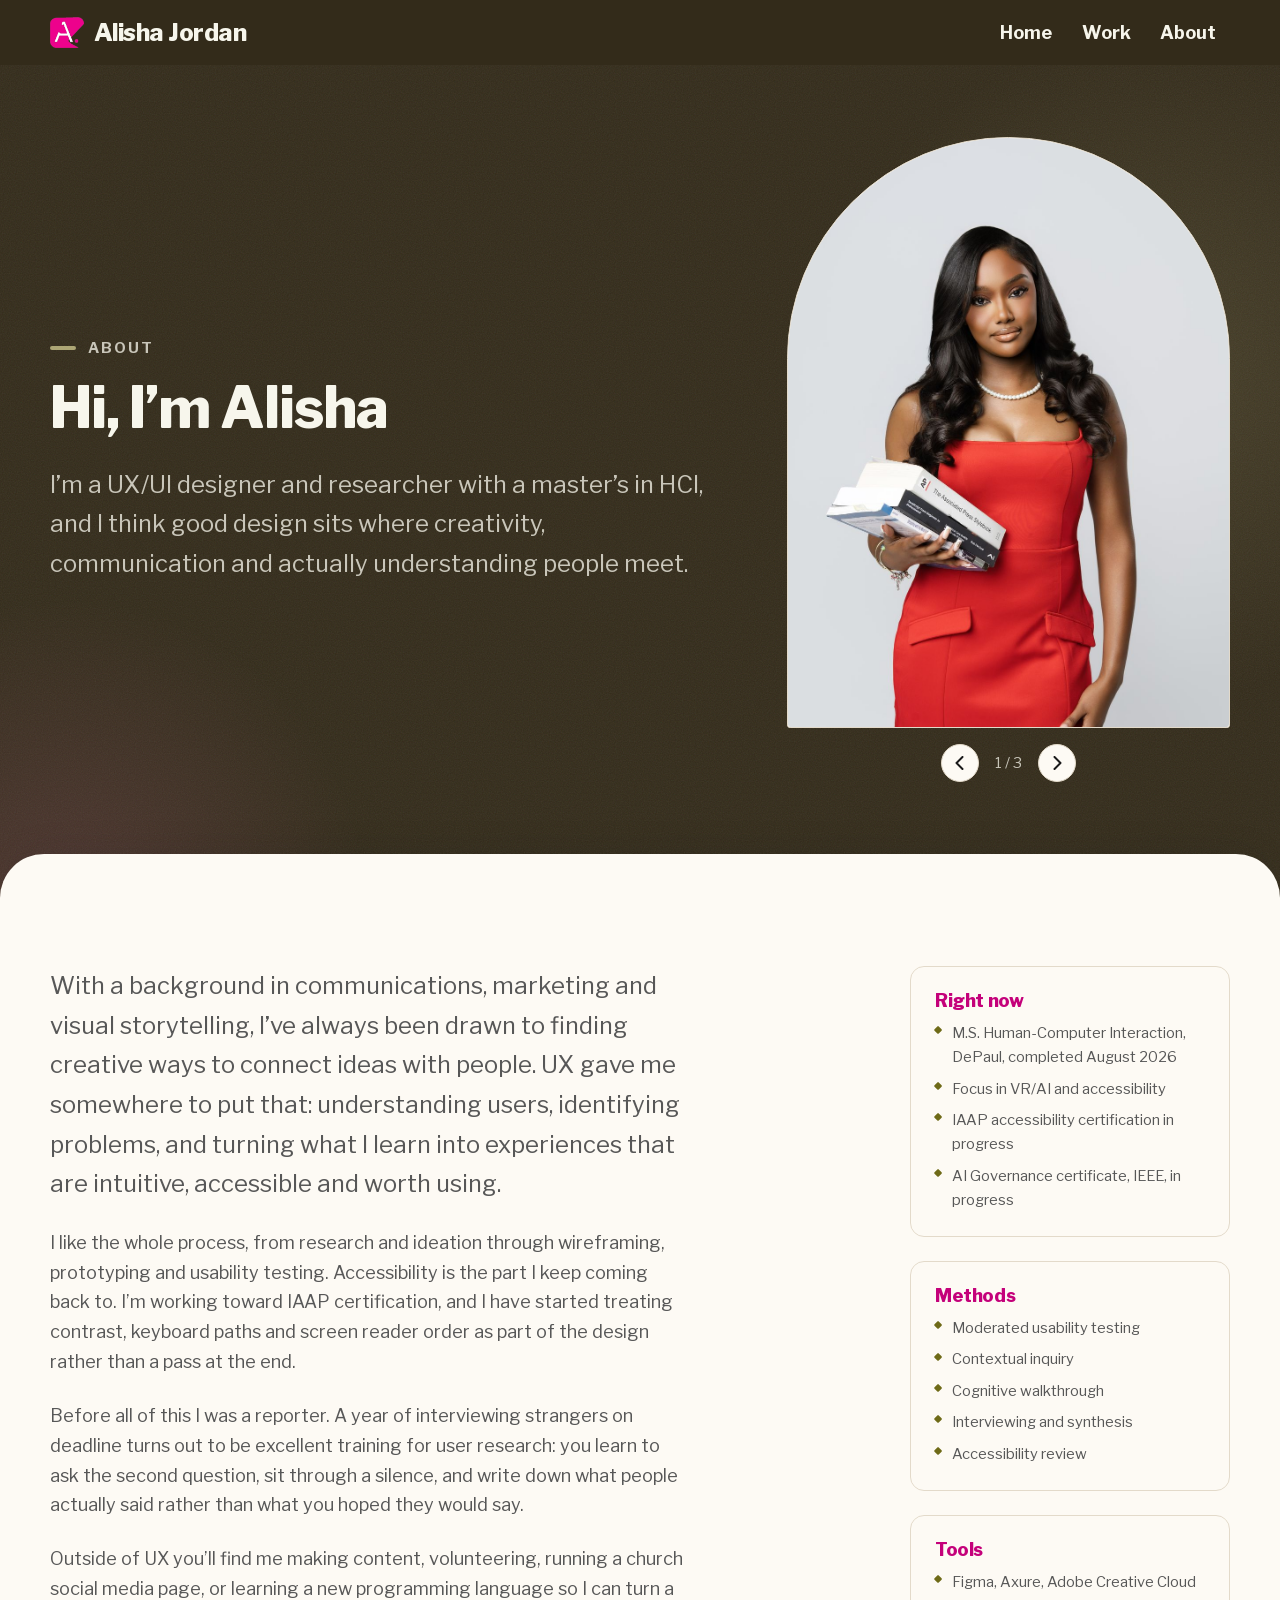
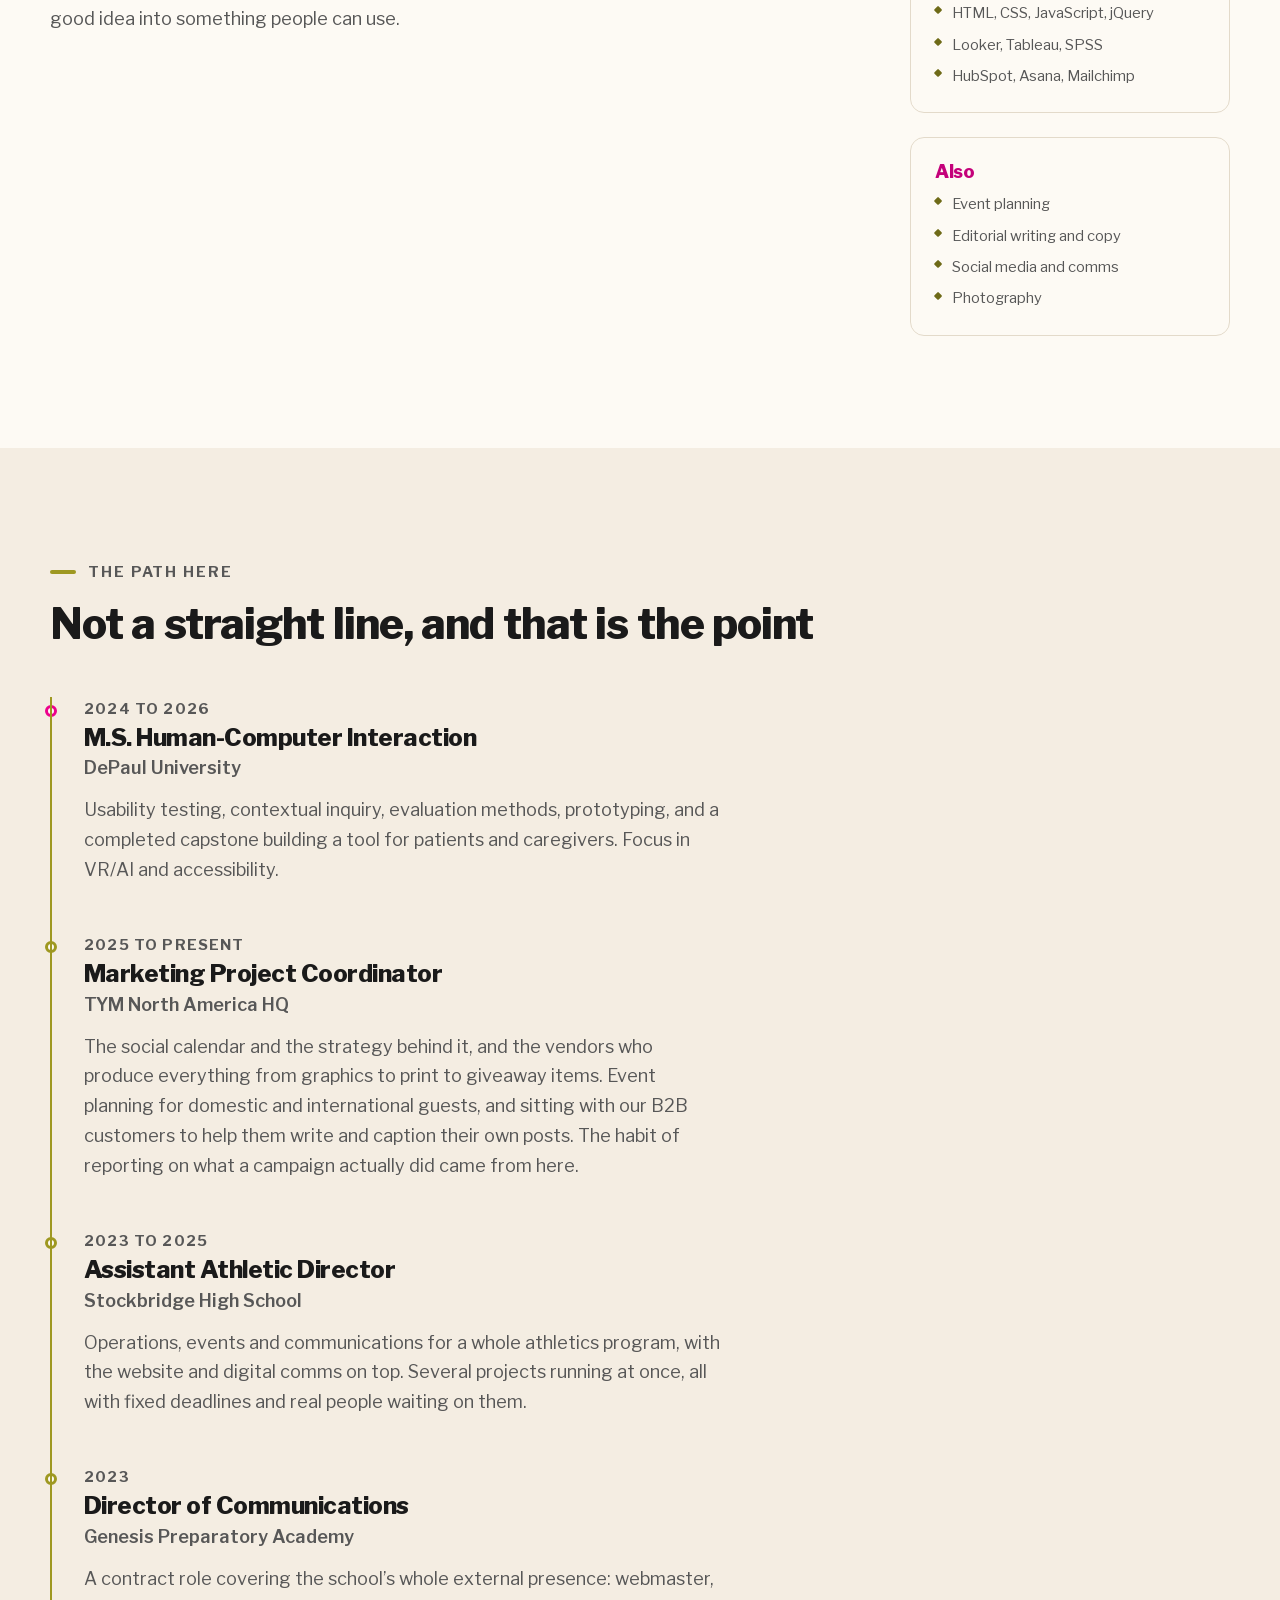
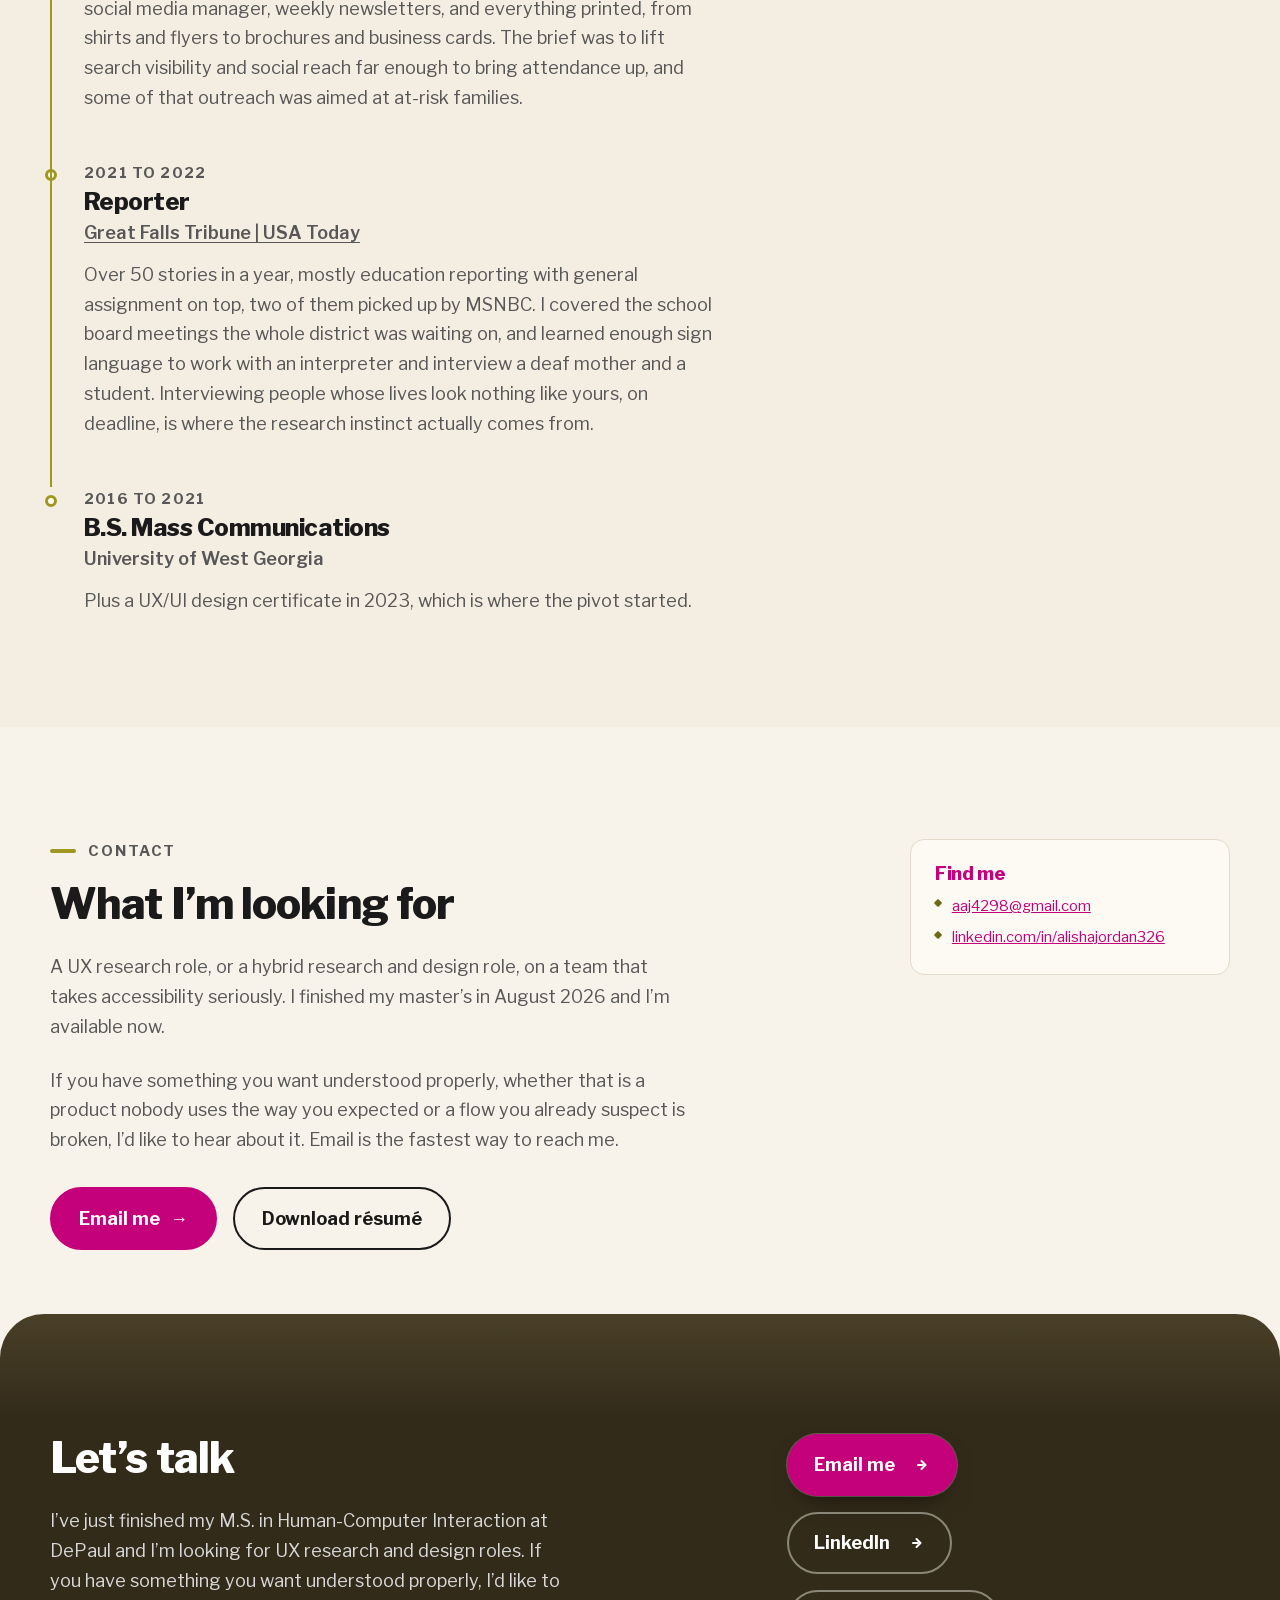
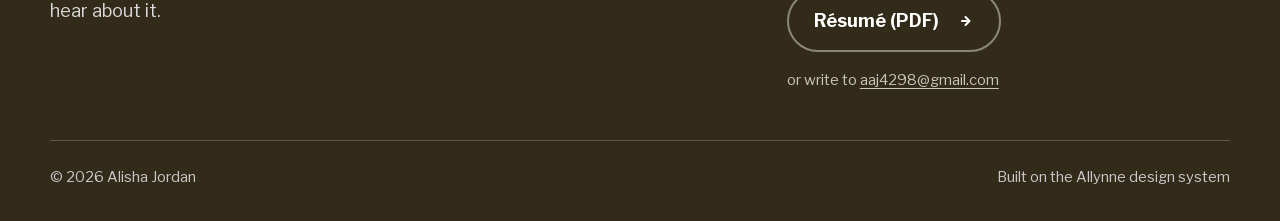
==== commit f6c1b518: "Put the white dress portrait on the home hero Alisha asked for the white dress on the home page. The" ====
--- a/about.html
+++ b/about.html
@@ -59,7 +59,7 @@
       <div class="deck-wrap rise" style="--d:.3s">
         <ul class="arch hero__portrait deck" data-deck>
           <li class="deck__card"><img src="assets/img/portrait/deck-1.jpg" width="1000" height="1333"
-              alt="Alisha Jordan seated, in a black and white studio portrait."></li>
+              alt="Alisha Jordan holding a stack of books that includes Designing with the Mind in Mind and The Associated Press Stylebook."></li>
           <li class="deck__card"><img src="assets/img/portrait/deck-2.jpg" width="1000" height="1333" loading="lazy"
               alt="Alisha Jordan balancing a stack of design and development books on her head, looking up at them."></li>
           <li class="deck__card"><img src="assets/img/portrait/deck-3.jpg" width="1000" height="1333" loading="lazy"
